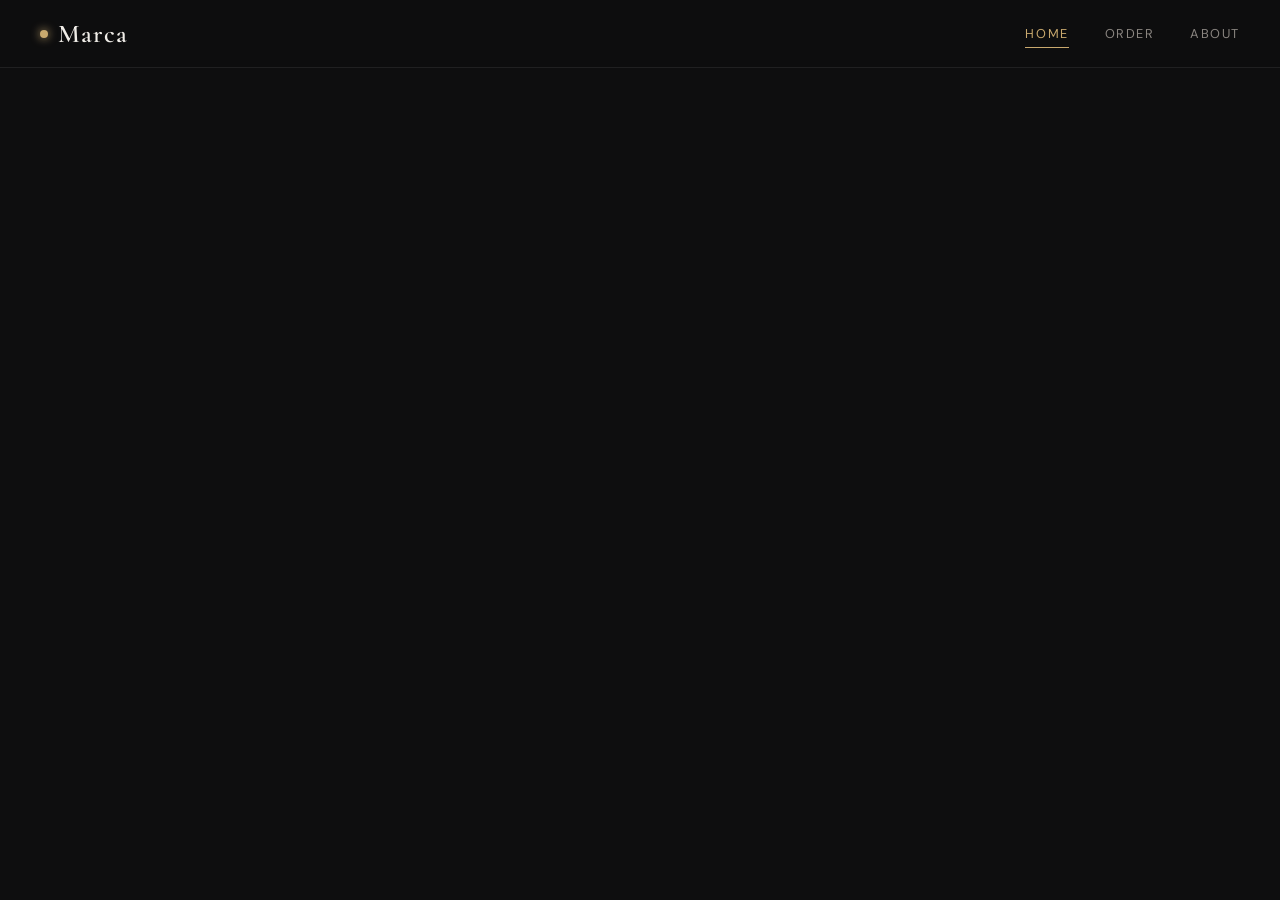
==== index.html @ 5d5d6695 "first commit" ====
<!DOCTYPE html>
<html lang="id">
<head>
  <meta charset="UTF-8" />
  <meta name="viewport" content="width=device-width, initial-scale=1.0" />
  <title>Home — Marca</title>
  <link rel="preconnect" href="https://fonts.googleapis.com" />
  <link rel="preconnect" href="https://fonts.gstatic.com" crossorigin />
  <link href="https://fonts.googleapis.com/css2?family=Cormorant+Garamond:wght@400;600&family=DM+Sans:wght@300;400;500&display=swap" rel="stylesheet" />
  <link rel="stylesheet" href="style.css" />
</head>
<body>

  <!-- DESKTOP NAVBAR -->
  <header class="navbar-desktop">
    <div class="navbar-inner">
      <div class="navbar-brand">
        <span class="brand-dot"></span>
        <span class="brand-name">Marca</span>
      </div>
      <nav class="navbar-links">
        <a href="index.html" class="nav-link active">Home</a>
        <a href="order.html" class="nav-link">Order</a>
        <a href="about.html" class="nav-link">About</a>
      </nav>
    </div>
  </header>

  <!-- MOBILE NAVBAR -->
  <nav class="navbar-mobile">
    <div class="mobile-nav-inner">
      <a href="index.html" class="mobile-nav-item active">
        <svg xmlns="http://www.w3.org/2000/svg" viewBox="0 0 24 24" fill="none" stroke="currentColor" stroke-width="2" stroke-linecap="round" stroke-linejoin="round">
          <path d="M3 9l9-7 9 7v11a2 2 0 0 1-2 2H5a2 2 0 0 1-2-2z"/>
          <polyline points="9 22 9 12 15 12 15 22"/>
        </svg>
        <span>Home</span>
      </a>
      <a href="order.html" class="mobile-nav-item">
        <svg xmlns="http://www.w3.org/2000/svg" viewBox="0 0 24 24" fill="none" stroke="currentColor" stroke-width="2" stroke-linecap="round" stroke-linejoin="round">
          <path d="M6 2L3 6v14a2 2 0 0 0 2 2h14a2 2 0 0 0 2-2V6l-3-4z"/>
          <line x1="3" y1="6" x2="21" y2="6"/>
          <path d="M16 10a4 4 0 0 1-8 0"/>
        </svg>
        <span>Order</span>
      </a>
      <a href="about.html" class="mobile-nav-item">
        <svg xmlns="http://www.w3.org/2000/svg" viewBox="0 0 24 24" fill="none" stroke="currentColor" stroke-width="2" stroke-linecap="round" stroke-linejoin="round">
          <circle cx="12" cy="12" r="10"/>
          <line x1="12" y1="8" x2="12" y2="12"/>
          <line x1="12" y1="16" x2="12.01" y2="16"/>
        </svg>
        <span>About</span>
      </a>
    </div>
  </nav>

  <!-- PAGE CONTENT -->
  <main class="page-content">
    <!-- Home content here -->
  </main>

  <script src="script.js"></script>
</body>
</html>
---- style.css ----
/* ==============================
   ROOT & RESET
   ============================== */
*, *::before, *::after {
  box-sizing: border-box;
  margin: 0;
  padding: 0;
}

:root {
  --bg: #0e0e0f;
  --surface: #1a1a1c;
  --surface-hover: #242426;
  --border: rgba(255, 255, 255, 0.08);
  --text-primary: #f0ede8;
  --text-muted: #8a8580;
  --accent: #c9a96e;
  --accent-dim: rgba(201, 169, 110, 0.15);
  --font-display: 'Cormorant Garamond', serif;
  --font-body: 'DM Sans', sans-serif;
  --radius-pill: 100px;
  --nav-height: 68px;
  --shadow-glow: 0 8px 40px rgba(0, 0, 0, 0.6), 0 0 0 1px rgba(255, 255, 255, 0.06);
}

html, body {
  background-color: var(--bg);
  color: var(--text-primary);
  font-family: var(--font-body);
  min-height: 100vh;
}


/* ==============================
   DESKTOP NAVBAR
   ============================== */
.navbar-desktop {
  position: fixed;
  top: 0;
  left: 0;
  right: 0;
  z-index: 100;
  padding: 0 40px;
  height: var(--nav-height);
  display: flex;
  align-items: center;
  background: rgba(14, 14, 15, 0.75);
  backdrop-filter: blur(20px);
  -webkit-backdrop-filter: blur(20px);
  border-bottom: 1px solid var(--border);
  transition: background 0.3s ease;
}

.navbar-desktop.scrolled {
  background: rgba(14, 14, 15, 0.95);
}

.navbar-inner {
  width: 100%;
  max-width: 1200px;
  margin: 0 auto;
  display: flex;
  align-items: center;
  justify-content: space-between;
}

/* Brand */
.navbar-brand {
  display: flex;
  align-items: center;
  gap: 10px;
  text-decoration: none;
  cursor: pointer;
}

.brand-dot {
  width: 8px;
  height: 8px;
  border-radius: 50%;
  background: var(--accent);
  box-shadow: 0 0 10px var(--accent);
  animation: pulse-dot 2.5s ease-in-out infinite;
}

@keyframes pulse-dot {
  0%, 100% { opacity: 1; transform: scale(1); }
  50% { opacity: 0.5; transform: scale(0.8); }
}

.brand-name {
  font-family: var(--font-display);
  font-size: 1.6rem;
  font-weight: 600;
  color: var(--text-primary);
  letter-spacing: 0.04em;
}

/* Nav Links */
.navbar-links {
  display: flex;
  align-items: center;
  gap: 36px;
}

.nav-link {
  position: relative;
  text-decoration: none;
  color: var(--text-muted);
  font-size: 0.8rem;
  font-weight: 400;
  letter-spacing: 0.12em;
  text-transform: uppercase;
  padding: 4px 0;
  transition: color 0.3s ease;
}

.nav-link::after {
  content: '';
  position: absolute;
  bottom: -2px;
  left: 0;
  width: 0;
  height: 1px;
  background: var(--accent);
  transition: width 0.35s cubic-bezier(0.4, 0, 0.2, 1);
}

.nav-link:hover {
  color: var(--text-primary);
}

.nav-link:hover::after {
  width: 100%;
}

.nav-link.active {
  color: var(--accent);
}

.nav-link.active::after {
  width: 100%;
}


/* ==============================
   MOBILE NAVBAR
   ============================== */
.navbar-mobile {
  display: none;
  position: fixed;
  bottom: 24px;
  left: 50%;
  transform: translateX(-50%);
  z-index: 100;
  width: auto;
  min-width: 200px;
}

.mobile-nav-inner {
  display: flex;
  align-items: center;
  gap: 6px;
  background: rgba(26, 26, 28, 0.92);
  backdrop-filter: blur(24px);
  -webkit-backdrop-filter: blur(24px);
  border: 1px solid var(--border);
  border-radius: var(--radius-pill);
  padding: 8px 12px;
  box-shadow: var(--shadow-glow);
}

.mobile-nav-item {
  display: flex;
  flex-direction: column;
  align-items: center;
  gap: 4px;
  text-decoration: none;
  color: var(--text-muted);
  padding: 8px 20px;
  border-radius: var(--radius-pill);
  transition: color 0.25s ease, background 0.25s ease;
  cursor: pointer;
}

.mobile-nav-item svg {
  width: 20px;
  height: 20px;
  transition: transform 0.2s ease;
}

.mobile-nav-item span {
  font-size: 0.7rem;
  font-weight: 500;
  letter-spacing: 0.05em;
  text-transform: uppercase;
}

.mobile-nav-item:hover {
  color: var(--text-primary);
  background: var(--surface-hover);
}

.mobile-nav-item:hover svg {
  transform: translateY(-2px);
}

.mobile-nav-item.active {
  color: var(--accent);
  background: var(--accent-dim);
}


/* ==============================
   PAGE CONTENT
   ============================== */
.page-content {
  padding-top: calc(var(--nav-height) + 60px);
  padding-bottom: 120px;
  padding-left: 24px;
  padding-right: 24px;
  max-width: 1200px;
  margin: 0 auto;
}

@media (max-width: 768px) {
  .page-content {
    padding-top: 40px;
  }
}


/* ==============================
   RESPONSIVE
   ============================== */
@media (max-width: 768px) {
  .navbar-desktop {
    display: none;
  }

  .navbar-mobile {
    display: flex;
  }
}
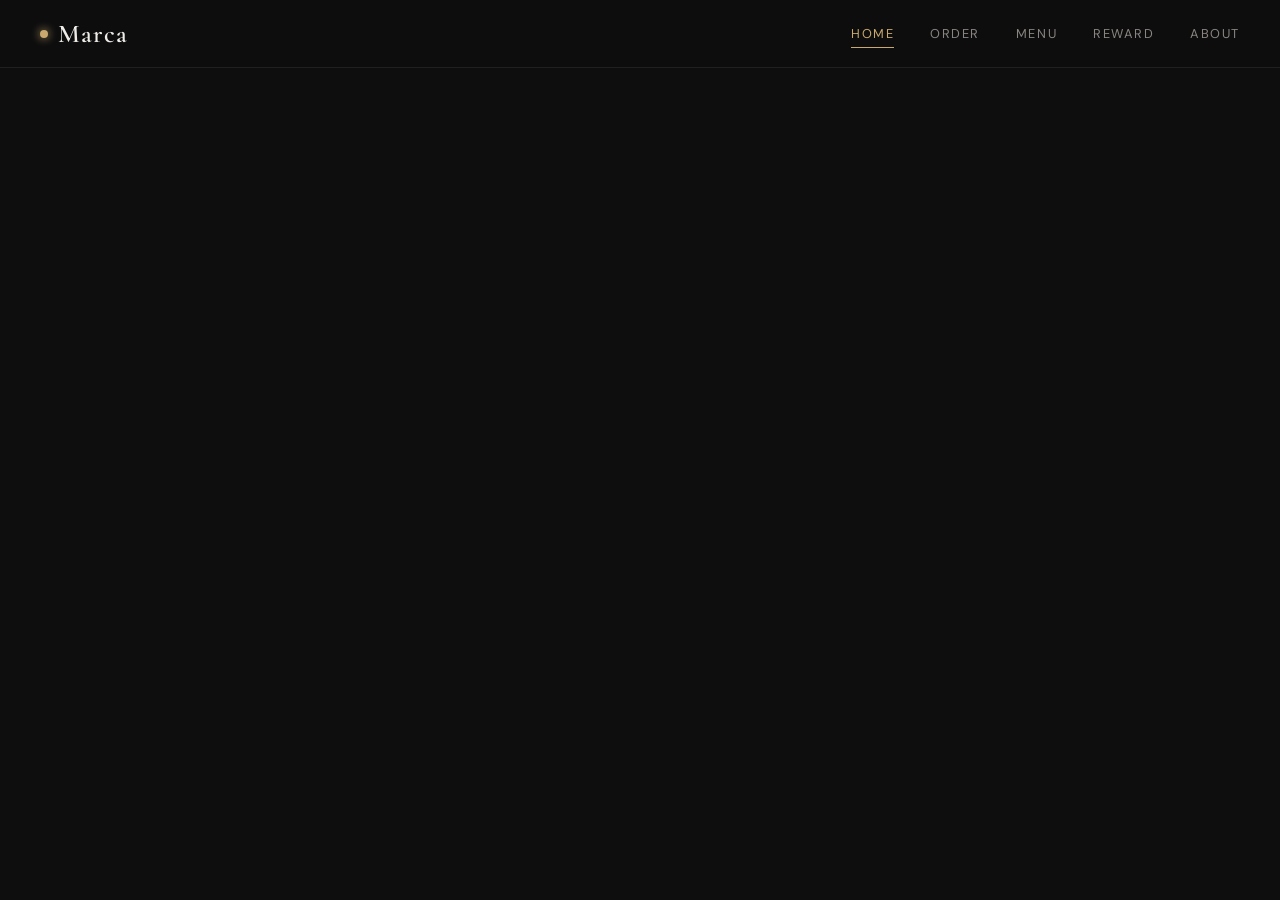
==== commit 0b87dfbb: "fix navbar" ====
--- a/index.html
+++ b/index.html
@@ -7,6 +7,7 @@
   <link rel="preconnect" href="https://fonts.googleapis.com" />
   <link rel="preconnect" href="https://fonts.gstatic.com" crossorigin />
   <link href="https://fonts.googleapis.com/css2?family=Cormorant+Garamond:wght@400;600&family=DM+Sans:wght@300;400;500&display=swap" rel="stylesheet" />
+  <link rel="stylesheet" href="navbar.css" />
   <link rel="stylesheet" href="style.css" />
 </head>
 <body>
@@ -21,6 +22,8 @@
       <nav class="navbar-links">
         <a href="index.html" class="nav-link active">Home</a>
         <a href="order.html" class="nav-link">Order</a>
+        <a href="menu.html" class="nav-link">Menu</a>
+        <a href="reward.html" class="nav-link">Reward</a>
         <a href="about.html" class="nav-link">About</a>
       </nav>
     </div>
@@ -44,6 +47,19 @@
         </svg>
         <span>Order</span>
       </a>
+      <a href="menu.html" class="mobile-nav-item">
+        <svg xmlns="http://www.w3.org/2000/svg" viewBox="0 0 24 24" fill="none" stroke="currentColor" stroke-width="2" stroke-linecap="round" stroke-linejoin="round">
+          <path d="M12 2a10 10 0 1 0 0 20 10 10 0 0 0 0-20z"/>
+          <path d="M12 6v6l4 2"/>
+        </svg>
+        <span>Menu</span>
+      </a>
+      <a href="reward.html" class="mobile-nav-item">
+        <svg xmlns="http://www.w3.org/2000/svg" viewBox="0 0 24 24" fill="none" stroke="currentColor" stroke-width="2" stroke-linecap="round" stroke-linejoin="round">
+          <polygon points="12 2 15.09 8.26 22 9.27 17 14.14 18.18 21.02 12 17.77 5.82 21.02 7 14.14 2 9.27 8.91 8.26 12 2"/>
+        </svg>
+        <span>Reward</span>
+      </a>
       <a href="about.html" class="mobile-nav-item">
         <svg xmlns="http://www.w3.org/2000/svg" viewBox="0 0 24 24" fill="none" stroke="currentColor" stroke-width="2" stroke-linecap="round" stroke-linejoin="round">
           <circle cx="12" cy="12" r="10"/>
--- a/navbar.css
+++ b/navbar.css
@@ -0,0 +1,244 @@
+/* ==============================
+   ROOT & RESET
+   ============================== */
+*, *::before, *::after {
+  box-sizing: border-box;
+  margin: 0;
+  padding: 0;
+}
+
+:root {
+  --bg: #0e0e0f;
+  --surface: #1a1a1c;
+  --surface-hover: #242426;
+  --border: rgba(255, 255, 255, 0.08);
+  --text-primary: #f0ede8;
+  --text-muted: #8a8580;
+  --accent: #c9a96e;
+  --accent-dim: rgba(201, 169, 110, 0.15);
+  --font-display: 'Cormorant Garamond', serif;
+  --font-body: 'DM Sans', sans-serif;
+  --radius-pill: 100px;
+  --nav-height: 68px;
+  --shadow-glow: 0 8px 40px rgba(0, 0, 0, 0.6), 0 0 0 1px rgba(255, 255, 255, 0.06);
+}
+
+html, body {
+  background-color: var(--bg);
+  color: var(--text-primary);
+  font-family: var(--font-body);
+  min-height: 100vh;
+}
+
+
+/* ==============================
+   DESKTOP NAVBAR
+   ============================== */
+.navbar-desktop {
+  position: fixed;
+  top: 0;
+  left: 0;
+  right: 0;
+  z-index: 100;
+  padding: 0 40px;
+  height: var(--nav-height);
+  display: flex;
+  align-items: center;
+  background: rgba(14, 14, 15, 0.75);
+  backdrop-filter: blur(20px);
+  -webkit-backdrop-filter: blur(20px);
+  border-bottom: 1px solid var(--border);
+  transition: background 0.3s ease;
+}
+
+.navbar-desktop.scrolled {
+  background: rgba(14, 14, 15, 0.95);
+}
+
+.navbar-inner {
+  width: 100%;
+  max-width: 1200px;
+  margin: 0 auto;
+  display: flex;
+  align-items: center;
+  justify-content: space-between;
+}
+
+/* Brand */
+.navbar-brand {
+  display: flex;
+  align-items: center;
+  gap: 10px;
+  text-decoration: none;
+  cursor: pointer;
+}
+
+.brand-dot {
+  width: 8px;
+  height: 8px;
+  border-radius: 50%;
+  background: var(--accent);
+  box-shadow: 0 0 10px var(--accent);
+  animation: pulse-dot 2.5s ease-in-out infinite;
+}
+
+@keyframes pulse-dot {
+  0%, 100% { opacity: 1; transform: scale(1); }
+  50% { opacity: 0.5; transform: scale(0.8); }
+}
+
+.brand-name {
+  font-family: var(--font-display);
+  font-size: 1.6rem;
+  font-weight: 600;
+  color: var(--text-primary);
+  letter-spacing: 0.04em;
+}
+
+/* Nav Links */
+.navbar-links {
+  display: flex;
+  align-items: center;
+  gap: 36px;
+}
+
+.nav-link {
+  position: relative;
+  text-decoration: none;
+  color: var(--text-muted);
+  font-size: 0.8rem;
+  font-weight: 400;
+  letter-spacing: 0.12em;
+  text-transform: uppercase;
+  padding: 4px 0;
+  transition: color 0.3s ease;
+}
+
+.nav-link::after {
+  content: '';
+  position: absolute;
+  bottom: -2px;
+  left: 0;
+  width: 0;
+  height: 1px;
+  background: var(--accent);
+  transition: width 0.35s cubic-bezier(0.4, 0, 0.2, 1);
+}
+
+.nav-link:hover {
+  color: var(--text-primary);
+}
+
+.nav-link:hover::after {
+  width: 100%;
+}
+
+.nav-link.active {
+  color: var(--accent);
+}
+
+.nav-link.active::after {
+  width: 100%;
+}
+
+
+/* ==============================
+   MOBILE NAVBAR
+   ============================== */
+.navbar-mobile {
+  display: none;
+  position: fixed;
+  bottom: 20px;
+  left: 50%;
+  transform: translateX(-50%);
+  z-index: 100;
+  width: auto;
+}
+
+.mobile-nav-inner {
+  display: flex;
+  align-items: center;
+  gap: 2px;
+  background: rgba(20, 20, 22, 0.94);
+  backdrop-filter: blur(24px);
+  -webkit-backdrop-filter: blur(24px);
+  border: 1px solid var(--border);
+  border-radius: 28px;
+  padding: 8px 6px;
+  box-shadow: var(--shadow-glow);
+}
+
+.mobile-nav-item {
+  display: flex;
+  flex-direction: column;
+  align-items: center;
+  gap: 5px;
+  text-decoration: none;
+  color: var(--text-muted);
+  padding: 10px 12px;
+  border-radius: 22px;
+  transition: color 0.25s ease, background 0.25s ease;
+  cursor: pointer;
+  min-width: 52px;
+}
+
+.mobile-nav-item svg {
+  width: 22px;
+  height: 22px;
+  transition: transform 0.2s ease;
+}
+
+.mobile-nav-item span {
+  font-size: 0.6rem;
+  font-weight: 500;
+  letter-spacing: 0.06em;
+  text-transform: uppercase;
+  white-space: nowrap;
+}
+
+.mobile-nav-item:hover {
+  color: var(--text-primary);
+  background: var(--surface-hover);
+}
+
+.mobile-nav-item:hover svg {
+  transform: translateY(-2px);
+}
+
+.mobile-nav-item.active {
+  color: var(--accent);
+  background: var(--accent-dim);
+}
+
+
+/* ==============================
+   PAGE CONTENT BASE
+   ============================== */
+.page-content {
+  padding-top: calc(var(--nav-height) + 60px);
+  padding-bottom: 120px;
+  padding-left: 24px;
+  padding-right: 24px;
+  max-width: 1200px;
+  margin: 0 auto;
+}
+
+@media (max-width: 768px) {
+  .page-content {
+    padding-top: 40px;
+  }
+}
+
+
+/* ==============================
+   RESPONSIVE
+   ============================== */
+@media (max-width: 768px) {
+  .navbar-desktop {
+    display: none;
+  }
+
+  .navbar-mobile {
+    display: flex;
+  }
+}
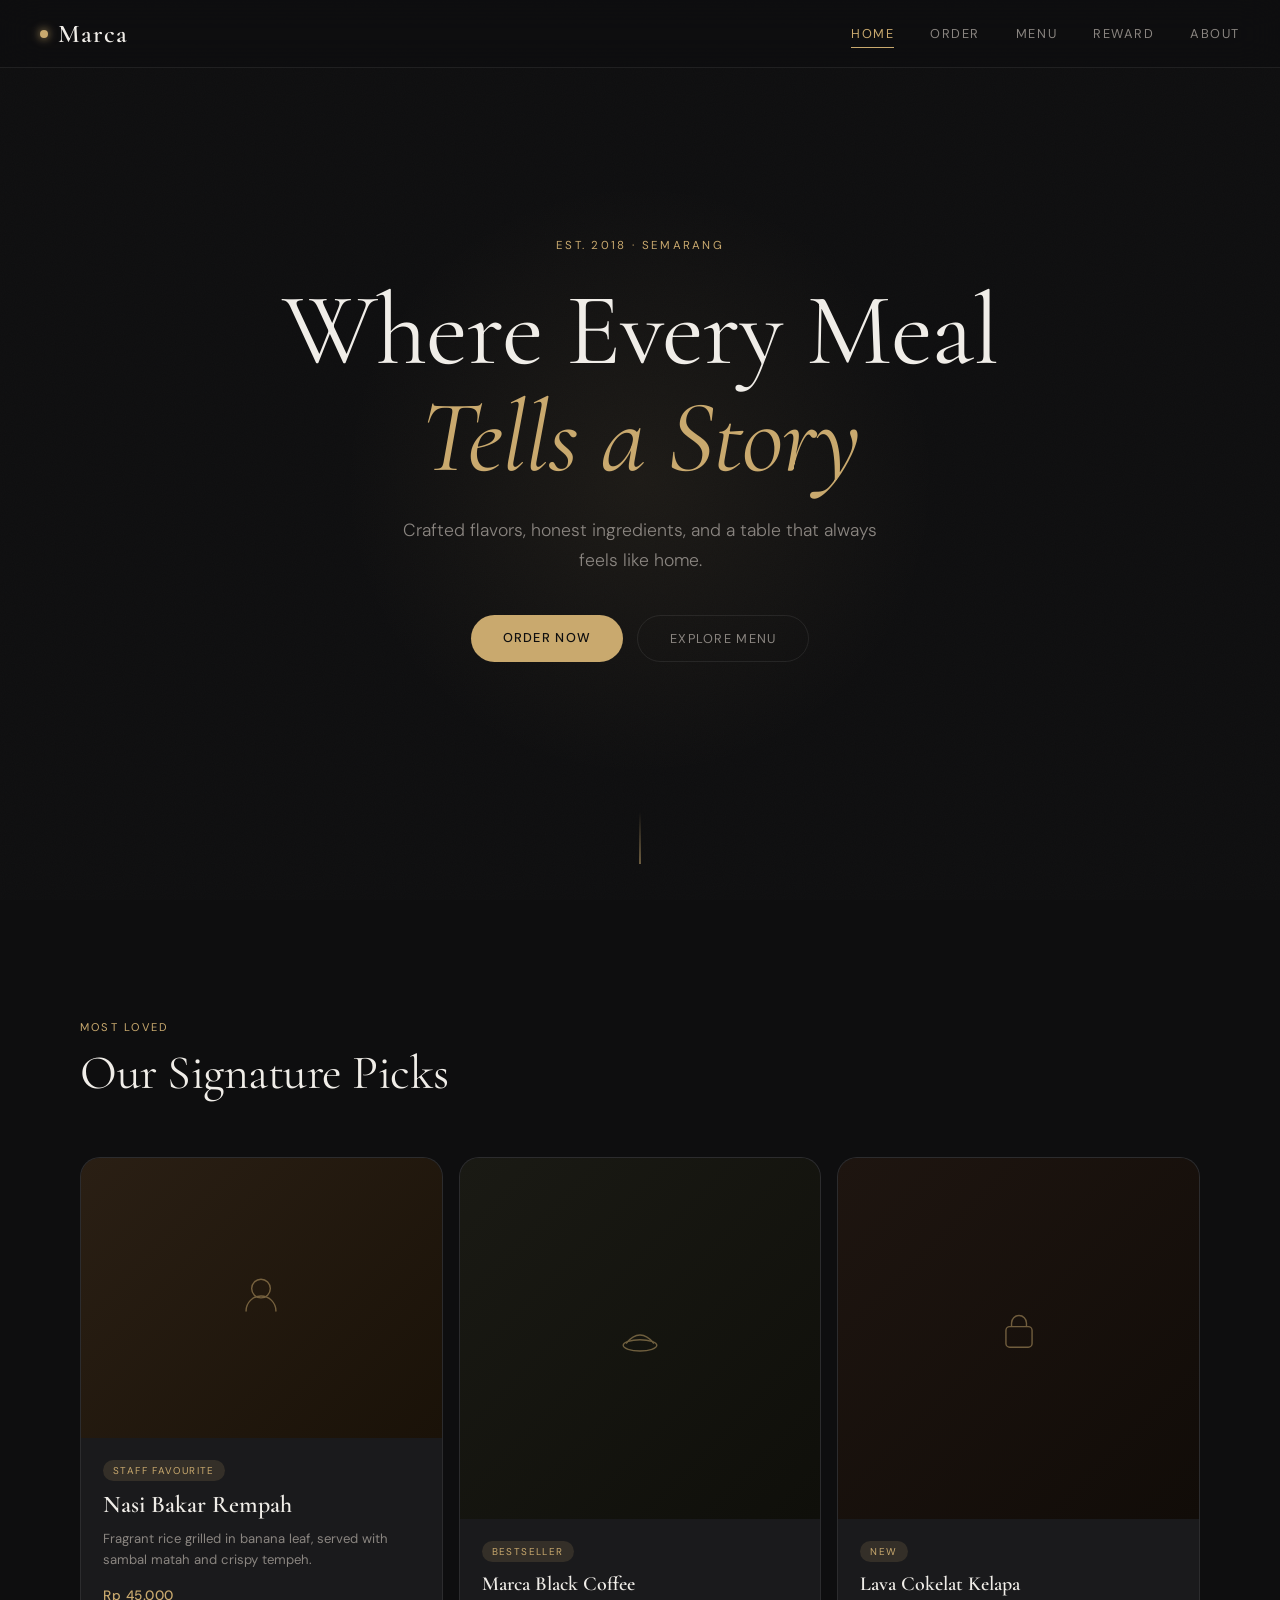
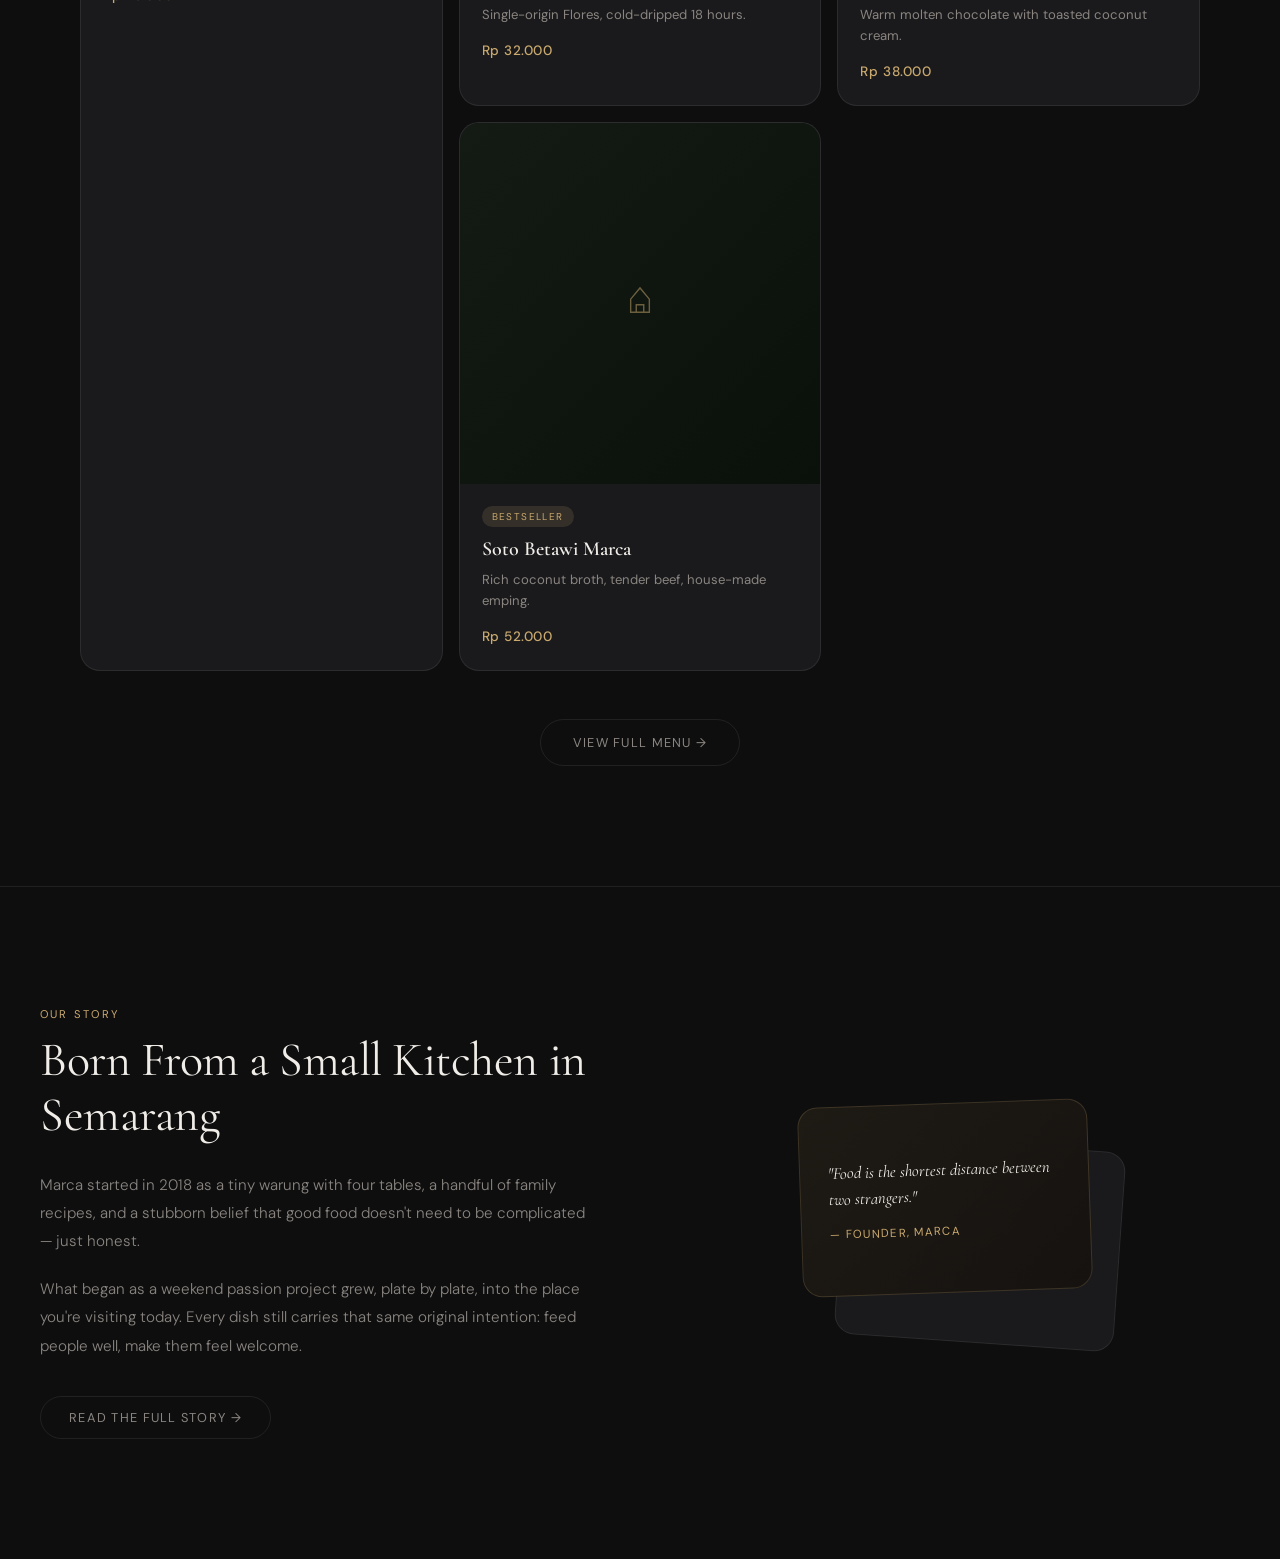
==== commit d1aa0ef0: "home page" ====
--- a/index.html
+++ b/index.html
@@ -6,7 +6,7 @@
   <title>Home — Marca</title>
   <link rel="preconnect" href="https://fonts.googleapis.com" />
   <link rel="preconnect" href="https://fonts.gstatic.com" crossorigin />
-  <link href="https://fonts.googleapis.com/css2?family=Cormorant+Garamond:wght@400;600&family=DM+Sans:wght@300;400;500&display=swap" rel="stylesheet" />
+  <link href="https://fonts.googleapis.com/css2?family=Cormorant+Garamond:ital,wght@0,400;0,600;1,400&family=DM+Sans:wght@300;400;500&display=swap" rel="stylesheet" />
   <link rel="stylesheet" href="navbar.css" />
   <link rel="stylesheet" href="style.css" />
 </head>
@@ -33,48 +33,168 @@
   <nav class="navbar-mobile">
     <div class="mobile-nav-inner">
       <a href="index.html" class="mobile-nav-item active">
-        <svg xmlns="http://www.w3.org/2000/svg" viewBox="0 0 24 24" fill="none" stroke="currentColor" stroke-width="2" stroke-linecap="round" stroke-linejoin="round">
-          <path d="M3 9l9-7 9 7v11a2 2 0 0 1-2 2H5a2 2 0 0 1-2-2z"/>
-          <polyline points="9 22 9 12 15 12 15 22"/>
-        </svg>
+        <svg xmlns="http://www.w3.org/2000/svg" viewBox="0 0 24 24" fill="none" stroke="currentColor" stroke-width="2" stroke-linecap="round" stroke-linejoin="round"><path d="M3 9l9-7 9 7v11a2 2 0 0 1-2 2H5a2 2 0 0 1-2-2z"/><polyline points="9 22 9 12 15 12 15 22"/></svg>
         <span>Home</span>
       </a>
       <a href="order.html" class="mobile-nav-item">
-        <svg xmlns="http://www.w3.org/2000/svg" viewBox="0 0 24 24" fill="none" stroke="currentColor" stroke-width="2" stroke-linecap="round" stroke-linejoin="round">
-          <path d="M6 2L3 6v14a2 2 0 0 0 2 2h14a2 2 0 0 0 2-2V6l-3-4z"/>
-          <line x1="3" y1="6" x2="21" y2="6"/>
-          <path d="M16 10a4 4 0 0 1-8 0"/>
-        </svg>
+        <svg xmlns="http://www.w3.org/2000/svg" viewBox="0 0 24 24" fill="none" stroke="currentColor" stroke-width="2" stroke-linecap="round" stroke-linejoin="round"><path d="M6 2L3 6v14a2 2 0 0 0 2 2h14a2 2 0 0 0 2-2V6l-3-4z"/><line x1="3" y1="6" x2="21" y2="6"/><path d="M16 10a4 4 0 0 1-8 0"/></svg>
         <span>Order</span>
       </a>
       <a href="menu.html" class="mobile-nav-item">
-        <svg xmlns="http://www.w3.org/2000/svg" viewBox="0 0 24 24" fill="none" stroke="currentColor" stroke-width="2" stroke-linecap="round" stroke-linejoin="round">
-          <path d="M12 2a10 10 0 1 0 0 20 10 10 0 0 0 0-20z"/>
-          <path d="M12 6v6l4 2"/>
-        </svg>
+        <svg xmlns="http://www.w3.org/2000/svg" viewBox="0 0 24 24" fill="none" stroke="currentColor" stroke-width="2" stroke-linecap="round" stroke-linejoin="round"><path d="M12 2a10 10 0 1 0 0 20 10 10 0 0 0 0-20z"/><path d="M12 6v6l4 2"/></svg>
         <span>Menu</span>
       </a>
       <a href="reward.html" class="mobile-nav-item">
-        <svg xmlns="http://www.w3.org/2000/svg" viewBox="0 0 24 24" fill="none" stroke="currentColor" stroke-width="2" stroke-linecap="round" stroke-linejoin="round">
-          <polygon points="12 2 15.09 8.26 22 9.27 17 14.14 18.18 21.02 12 17.77 5.82 21.02 7 14.14 2 9.27 8.91 8.26 12 2"/>
-        </svg>
+        <svg xmlns="http://www.w3.org/2000/svg" viewBox="0 0 24 24" fill="none" stroke="currentColor" stroke-width="2" stroke-linecap="round" stroke-linejoin="round"><polygon points="12 2 15.09 8.26 22 9.27 17 14.14 18.18 21.02 12 17.77 5.82 21.02 7 14.14 2 9.27 8.91 8.26 12 2"/></svg>
         <span>Reward</span>
       </a>
       <a href="about.html" class="mobile-nav-item">
-        <svg xmlns="http://www.w3.org/2000/svg" viewBox="0 0 24 24" fill="none" stroke="currentColor" stroke-width="2" stroke-linecap="round" stroke-linejoin="round">
-          <circle cx="12" cy="12" r="10"/>
-          <line x1="12" y1="8" x2="12" y2="12"/>
-          <line x1="12" y1="16" x2="12.01" y2="16"/>
-        </svg>
+        <svg xmlns="http://www.w3.org/2000/svg" viewBox="0 0 24 24" fill="none" stroke="currentColor" stroke-width="2" stroke-linecap="round" stroke-linejoin="round"><circle cx="12" cy="12" r="10"/><line x1="12" y1="8" x2="12" y2="12"/><line x1="12" y1="16" x2="12.01" y2="16"/></svg>
         <span>About</span>
       </a>
     </div>
   </nav>
 
-  <!-- PAGE CONTENT -->
-  <main class="page-content">
-    <!-- Home content here -->
-  </main>
+  <!-- ========================
+       HERO SECTION
+  ========================= -->
+  <section class="hero">
+    <div class="hero-bg">
+      <div class="hero-grain"></div>
+      <div class="hero-glow"></div>
+    </div>
+    <div class="hero-content">
+      <p class="hero-eyebrow">Est. 2018 · Semarang</p>
+      <h1 class="hero-title">
+        Where Every Meal<br />
+        <em>Tells a Story</em>
+      </h1>
+      <p class="hero-sub">Crafted flavors, honest ingredients, and a table that always feels like home.</p>
+      <div class="hero-actions">
+        <a href="order.html" class="btn-primary">Order Now</a>
+        <a href="menu.html" class="btn-ghost">Explore Menu</a>
+      </div>
+    </div>
+    <div class="hero-scroll-hint">
+      <span></span>
+    </div>
+  </section>
+
+  <!-- ========================
+       POPULAR ITEMS GALLERY
+  ========================= -->
+  <section class="gallery-section">
+    <div class="section-header">
+      <p class="section-label">Most Loved</p>
+      <h2 class="section-title">Our Signature Picks</h2>
+    </div>
+
+    <div class="gallery-grid">
+
+      <div class="gallery-card card-large">
+        <div class="card-img" style="background: linear-gradient(135deg, #2a1f14 0%, #1a1208 100%);">
+          <div class="card-img-placeholder">
+            <svg viewBox="0 0 60 60" fill="none" xmlns="http://www.w3.org/2000/svg">
+              <circle cx="30" cy="22" r="10" stroke="#c9a96e" stroke-width="1.5"/>
+              <path d="M14 46c0-8.84 7.16-16 16-16s16 7.16 16 16" stroke="#c9a96e" stroke-width="1.5" stroke-linecap="round"/>
+            </svg>
+          </div>
+        </div>
+        <div class="card-info">
+          <span class="card-tag">Staff Favourite</span>
+          <h3 class="card-name">Nasi Bakar Rempah</h3>
+          <p class="card-desc">Fragrant rice grilled in banana leaf, served with sambal matah and crispy tempeh.</p>
+          <span class="card-price">Rp 45.000</span>
+        </div>
+      </div>
+
+      <div class="gallery-card">
+        <div class="card-img" style="background: linear-gradient(135deg, #1a1a14 0%, #0f0f0a 100%);">
+          <div class="card-img-placeholder">
+            <svg viewBox="0 0 60 60" fill="none" xmlns="http://www.w3.org/2000/svg">
+              <path d="M15 38 Q30 20 45 38" stroke="#c9a96e" stroke-width="1.5" fill="none"/>
+              <ellipse cx="30" cy="40" rx="18" ry="6" stroke="#c9a96e" stroke-width="1.5"/>
+            </svg>
+          </div>
+        </div>
+        <div class="card-info">
+          <span class="card-tag">Bestseller</span>
+          <h3 class="card-name">Marca Black Coffee</h3>
+          <p class="card-desc">Single-origin Flores, cold-dripped 18 hours.</p>
+          <span class="card-price">Rp 32.000</span>
+        </div>
+      </div>
+
+      <div class="gallery-card">
+        <div class="card-img" style="background: linear-gradient(135deg, #1e1510 0%, #110c08 100%);">
+          <div class="card-img-placeholder">
+            <svg viewBox="0 0 60 60" fill="none" xmlns="http://www.w3.org/2000/svg">
+              <rect x="16" y="20" width="28" height="22" rx="4" stroke="#c9a96e" stroke-width="1.5"/>
+              <path d="M22 20v-4a8 8 0 0 1 16 0v4" stroke="#c9a96e" stroke-width="1.5"/>
+            </svg>
+          </div>
+        </div>
+        <div class="card-info">
+          <span class="card-tag">New</span>
+          <h3 class="card-name">Lava Cokelat Kelapa</h3>
+          <p class="card-desc">Warm molten chocolate with toasted coconut cream.</p>
+          <span class="card-price">Rp 38.000</span>
+        </div>
+      </div>
+
+      <div class="gallery-card">
+        <div class="card-img" style="background: linear-gradient(135deg, #141a14 0%, #0a100a 100%);">
+          <div class="card-img-placeholder">
+            <svg viewBox="0 0 60 60" fill="none" xmlns="http://www.w3.org/2000/svg">
+              <path d="M20 42V28l10-12 10 12v14H20z" stroke="#c9a96e" stroke-width="1.5"/>
+              <path d="M26 42v-8h8v8" stroke="#c9a96e" stroke-width="1.5"/>
+            </svg>
+          </div>
+        </div>
+        <div class="card-info">
+          <span class="card-tag">Bestseller</span>
+          <h3 class="card-name">Soto Betawi Marca</h3>
+          <p class="card-desc">Rich coconut broth, tender beef, house-made emping.</p>
+          <span class="card-price">Rp 52.000</span>
+        </div>
+      </div>
+
+    </div>
+
+    <div class="gallery-cta">
+      <a href="menu.html" class="btn-ghost">View Full Menu →</a>
+    </div>
+  </section>
+
+  <!-- ========================
+       ORIGIN STORY
+  ========================= -->
+  <section class="story-section">
+    <div class="story-inner">
+      <div class="story-text">
+        <p class="section-label">Our Story</p>
+        <h2 class="section-title">Born From a Small Kitchen in Semarang</h2>
+        <p class="story-body">
+          Marca started in 2018 as a tiny warung with four tables, a handful of family recipes, and a stubborn belief that good food doesn't need to be complicated — just honest.
+        </p>
+        <p class="story-body">
+          What began as a weekend passion project grew, plate by plate, into the place you're visiting today. Every dish still carries that same original intention: feed people well, make them feel welcome.
+        </p>
+        <a href="about.html" class="btn-ghost">Read the Full Story →</a>
+      </div>
+      <div class="story-visual">
+        <div class="story-card-stack">
+          <div class="story-card story-card--back">
+            <span class="story-year">2018</span>
+          </div>
+          <div class="story-card story-card--front">
+            <blockquote>"Food is the shortest distance between two strangers."</blockquote>
+            <cite>— Founder, Marca</cite>
+          </div>
+        </div>
+      </div>
+    </div>
+  </section>
 
   <script src="script.js"></script>
 </body>
--- a/navbar.css
+++ b/navbar.css
@@ -241,4 +241,19 @@
   .navbar-mobile {
     display: flex;
   }
+}
+
+
+/* ==============================
+   FADE IN ANIMATION (shared)
+   ============================== */
+.fade-in {
+  opacity: 0;
+  transform: translateY(24px);
+  transition: opacity 0.7s ease, transform 0.7s ease;
+}
+
+.fade-in.visible {
+  opacity: 1;
+  transform: translateY(0);
 }
--- a/style.css
+++ b/style.css
@@ -1,243 +1,452 @@
 /* ==============================
-   ROOT & RESET
-   ============================== */
-*, *::before, *::after {
-  box-sizing: border-box;
-  margin: 0;
-  padding: 0;
-}
-
-:root {
-  --bg: #0e0e0f;
-  --surface: #1a1a1c;
-  --surface-hover: #242426;
-  --border: rgba(255, 255, 255, 0.08);
-  --text-primary: #f0ede8;
-  --text-muted: #8a8580;
-  --accent: #c9a96e;
-  --accent-dim: rgba(201, 169, 110, 0.15);
-  --font-display: 'Cormorant Garamond', serif;
-  --font-body: 'DM Sans', sans-serif;
-  --radius-pill: 100px;
-  --nav-height: 68px;
-  --shadow-glow: 0 8px 40px rgba(0, 0, 0, 0.6), 0 0 0 1px rgba(255, 255, 255, 0.06);
-}
-
-html, body {
-  background-color: var(--bg);
+   HOME PAGE STYLES
+   ============================== */
+
+
+/* ==============================
+   HERO
+   ============================== */
+.hero {
+  position: relative;
+  min-height: 100vh;
+  display: flex;
+  align-items: center;
+  justify-content: center;
+  overflow: hidden;
+  padding: 0 24px;
+}
+
+.hero-bg {
+  position: absolute;
+  inset: 0;
+  z-index: 0;
+}
+
+.hero-grain {
+  position: absolute;
+  inset: 0;
+  background-image: url("data:image/svg+xml,%3Csvg viewBox='0 0 200 200' xmlns='http://www.w3.org/2000/svg'%3E%3Cfilter id='noise'%3E%3CfeTurbulence type='fractalNoise' baseFrequency='0.9' numOctaves='4' stitchTiles='stitch'/%3E%3C/filter%3E%3Crect width='100%25' height='100%25' filter='url(%23noise)' opacity='0.04'/%3E%3C/svg%3E");
+  background-size: 200px;
+  opacity: 0.5;
+}
+
+.hero-glow {
+  position: absolute;
+  top: 20%;
+  left: 50%;
+  transform: translateX(-50%);
+  width: 600px;
+  height: 600px;
+  background: radial-gradient(ellipse at center, rgba(201, 169, 110, 0.08) 0%, transparent 70%);
+  pointer-events: none;
+}
+
+.hero-content {
+  position: relative;
+  z-index: 1;
+  text-align: center;
+  max-width: 760px;
+}
+
+.hero-eyebrow {
+  font-size: 0.72rem;
+  letter-spacing: 0.2em;
+  text-transform: uppercase;
+  color: var(--accent);
+  margin-bottom: 24px;
+}
+
+.hero-title {
+  font-family: var(--font-display);
+  font-size: clamp(3rem, 8vw, 6.5rem);
+  font-weight: 400;
+  line-height: 1.05;
   color: var(--text-primary);
-  font-family: var(--font-body);
-  min-height: 100vh;
-}
-
-
-/* ==============================
-   DESKTOP NAVBAR
-   ============================== */
-.navbar-desktop {
-  position: fixed;
-  top: 0;
-  left: 0;
-  right: 0;
-  z-index: 100;
-  padding: 0 40px;
-  height: var(--nav-height);
-  display: flex;
-  align-items: center;
-  background: rgba(14, 14, 15, 0.75);
-  backdrop-filter: blur(20px);
-  -webkit-backdrop-filter: blur(20px);
-  border-bottom: 1px solid var(--border);
-  transition: background 0.3s ease;
-}
-
-.navbar-desktop.scrolled {
-  background: rgba(14, 14, 15, 0.95);
-}
-
-.navbar-inner {
-  width: 100%;
-  max-width: 1200px;
-  margin: 0 auto;
-  display: flex;
-  align-items: center;
-  justify-content: space-between;
-}
-
-/* Brand */
-.navbar-brand {
-  display: flex;
-  align-items: center;
-  gap: 10px;
+  margin-bottom: 24px;
+  letter-spacing: -0.01em;
+}
+
+.hero-title em {
+  font-style: italic;
+  color: var(--accent);
+}
+
+.hero-sub {
+  font-size: clamp(0.95rem, 2vw, 1.1rem);
+  color: var(--text-muted);
+  line-height: 1.7;
+  max-width: 480px;
+  margin: 0 auto 40px;
+  font-weight: 300;
+}
+
+.hero-actions {
+  display: flex;
+  gap: 14px;
+  justify-content: center;
+  flex-wrap: wrap;
+}
+
+.btn-primary {
+  display: inline-block;
   text-decoration: none;
-  cursor: pointer;
-}
-
-.brand-dot {
-  width: 8px;
-  height: 8px;
-  border-radius: 50%;
   background: var(--accent);
-  box-shadow: 0 0 10px var(--accent);
-  animation: pulse-dot 2.5s ease-in-out infinite;
-}
-
-@keyframes pulse-dot {
-  0%, 100% { opacity: 1; transform: scale(1); }
-  50% { opacity: 0.5; transform: scale(0.8); }
-}
-
-.brand-name {
-  font-family: var(--font-display);
-  font-size: 1.6rem;
-  font-weight: 600;
-  color: var(--text-primary);
-  letter-spacing: 0.04em;
-}
-
-/* Nav Links */
-.navbar-links {
-  display: flex;
-  align-items: center;
-  gap: 36px;
-}
-
-.nav-link {
-  position: relative;
+  color: #0e0e0f;
+  font-size: 0.8rem;
+  font-weight: 500;
+  letter-spacing: 0.1em;
+  text-transform: uppercase;
+  padding: 14px 32px;
+  border-radius: 100px;
+  transition: opacity 0.25s ease, transform 0.25s ease;
+}
+
+.btn-primary:hover {
+  opacity: 0.88;
+  transform: translateY(-1px);
+}
+
+.btn-ghost {
+  display: inline-block;
   text-decoration: none;
   color: var(--text-muted);
   font-size: 0.8rem;
   font-weight: 400;
-  letter-spacing: 0.12em;
-  text-transform: uppercase;
-  padding: 4px 0;
-  transition: color 0.3s ease;
-}
-
-.nav-link::after {
-  content: '';
+  letter-spacing: 0.1em;
+  text-transform: uppercase;
+  padding: 14px 32px;
+  border-radius: 100px;
+  border: 1px solid var(--border);
+  transition: color 0.25s ease, border-color 0.25s ease, transform 0.25s ease;
+}
+
+.btn-ghost:hover {
+  color: var(--text-primary);
+  border-color: rgba(255,255,255,0.2);
+  transform: translateY(-1px);
+}
+
+.hero-scroll-hint {
   position: absolute;
-  bottom: -2px;
-  left: 0;
-  width: 0;
-  height: 1px;
-  background: var(--accent);
-  transition: width 0.35s cubic-bezier(0.4, 0, 0.2, 1);
-}
-
-.nav-link:hover {
-  color: var(--text-primary);
-}
-
-.nav-link:hover::after {
-  width: 100%;
-}
-
-.nav-link.active {
-  color: var(--accent);
-}
-
-.nav-link.active::after {
-  width: 100%;
-}
-
-
-/* ==============================
-   MOBILE NAVBAR
-   ============================== */
-.navbar-mobile {
-  display: none;
-  position: fixed;
-  bottom: 24px;
+  bottom: 36px;
   left: 50%;
   transform: translateX(-50%);
-  z-index: 100;
-  width: auto;
-  min-width: 200px;
-}
-
-.mobile-nav-inner {
-  display: flex;
-  align-items: center;
-  gap: 6px;
-  background: rgba(26, 26, 28, 0.92);
-  backdrop-filter: blur(24px);
-  -webkit-backdrop-filter: blur(24px);
-  border: 1px solid var(--border);
-  border-radius: var(--radius-pill);
-  padding: 8px 12px;
-  box-shadow: var(--shadow-glow);
-}
-
-.mobile-nav-item {
-  display: flex;
-  flex-direction: column;
-  align-items: center;
-  gap: 4px;
-  text-decoration: none;
-  color: var(--text-muted);
-  padding: 8px 20px;
-  border-radius: var(--radius-pill);
-  transition: color 0.25s ease, background 0.25s ease;
-  cursor: pointer;
-}
-
-.mobile-nav-item svg {
-  width: 20px;
-  height: 20px;
-  transition: transform 0.2s ease;
-}
-
-.mobile-nav-item span {
+  z-index: 1;
+}
+
+.hero-scroll-hint span {
+  display: block;
+  width: 1px;
+  height: 52px;
+  background: linear-gradient(to bottom, transparent, var(--accent));
+  margin: 0 auto;
+  animation: scroll-line 2s ease-in-out infinite;
+}
+
+@keyframes scroll-line {
+  0% { transform: scaleY(0); transform-origin: top; opacity: 0; }
+  50% { transform: scaleY(1); transform-origin: top; opacity: 1; }
+  100% { transform: scaleY(0); transform-origin: bottom; opacity: 0; }
+}
+
+
+/* ==============================
+   SHARED SECTION STYLES
+   ============================== */
+.section-label {
   font-size: 0.7rem;
-  font-weight: 500;
-  letter-spacing: 0.05em;
-  text-transform: uppercase;
-}
-
-.mobile-nav-item:hover {
+  letter-spacing: 0.2em;
+  text-transform: uppercase;
+  color: var(--accent);
+  margin-bottom: 12px;
+}
+
+.section-title {
+  font-family: var(--font-display);
+  font-size: clamp(1.8rem, 4vw, 3rem);
+  font-weight: 400;
   color: var(--text-primary);
-  background: var(--surface-hover);
-}
-
-.mobile-nav-item:hover svg {
-  transform: translateY(-2px);
-}
-
-.mobile-nav-item.active {
-  color: var(--accent);
-  background: var(--accent-dim);
-}
-
-
-/* ==============================
-   PAGE CONTENT
-   ============================== */
-.page-content {
-  padding-top: calc(var(--nav-height) + 60px);
-  padding-bottom: 120px;
-  padding-left: 24px;
-  padding-right: 24px;
+  line-height: 1.15;
+  letter-spacing: -0.01em;
+}
+
+
+/* ==============================
+   GALLERY SECTION
+   ============================== */
+.gallery-section {
+  padding: 120px 40px;
   max-width: 1200px;
   margin: 0 auto;
 }
 
-@media (max-width: 768px) {
-  .page-content {
-    padding-top: 40px;
-  }
+.section-header {
+  margin-bottom: 56px;
+}
+
+.gallery-grid {
+  display: grid;
+  grid-template-columns: repeat(3, 1fr);
+  grid-template-rows: auto auto;
+  gap: 16px;
+}
+
+.gallery-card {
+  background: var(--surface);
+  border: 1px solid var(--border);
+  border-radius: 20px;
+  overflow: hidden;
+  transition: transform 0.3s ease, border-color 0.3s ease;
+}
+
+.gallery-card:hover {
+  transform: translateY(-4px);
+  border-color: rgba(201, 169, 110, 0.25);
+}
+
+.card-large {
+  grid-column: 1 / 2;
+  grid-row: 1 / 3;
+}
+
+.card-img {
+  width: 100%;
+  aspect-ratio: 1 / 1;
+  display: flex;
+  align-items: center;
+  justify-content: center;
+  position: relative;
+  overflow: hidden;
+}
+
+.card-large .card-img {
+  aspect-ratio: auto;
+  min-height: 280px;
+  flex: 1;
+}
+
+.card-img-placeholder svg {
+  width: 56px;
+  height: 56px;
+  opacity: 0.5;
+}
+
+.card-info {
+  padding: 20px 22px 24px;
+}
+
+.card-tag {
+  display: inline-block;
+  font-size: 0.62rem;
+  letter-spacing: 0.14em;
+  text-transform: uppercase;
+  color: var(--accent);
+  background: var(--accent-dim);
+  padding: 4px 10px;
+  border-radius: 100px;
+  margin-bottom: 10px;
+}
+
+.card-name {
+  font-family: var(--font-display);
+  font-size: 1.25rem;
+  font-weight: 600;
+  color: var(--text-primary);
+  margin-bottom: 8px;
+  line-height: 1.2;
+}
+
+.card-large .card-name {
+  font-size: 1.5rem;
+}
+
+.card-desc {
+  font-size: 0.82rem;
+  color: var(--text-muted);
+  line-height: 1.6;
+  margin-bottom: 14px;
+}
+
+.card-price {
+  font-size: 0.85rem;
+  font-weight: 500;
+  color: var(--accent);
+  letter-spacing: 0.04em;
+}
+
+.gallery-cta {
+  margin-top: 48px;
+  text-align: center;
+}
+
+
+/* ==============================
+   STORY SECTION
+   ============================== */
+.story-section {
+  border-top: 1px solid var(--border);
+  padding: 120px 40px;
+}
+
+.story-inner {
+  max-width: 1200px;
+  margin: 0 auto;
+  display: grid;
+  grid-template-columns: 1fr 1fr;
+  gap: 80px;
+  align-items: center;
+}
+
+.story-text .section-title {
+  margin-bottom: 28px;
+}
+
+.story-body {
+  font-size: 0.95rem;
+  color: var(--text-muted);
+  line-height: 1.85;
+  margin-bottom: 20px;
+  font-weight: 300;
+}
+
+.story-text .btn-ghost {
+  margin-top: 16px;
+  padding: 12px 28px;
+}
+
+.story-visual {
+  display: flex;
+  justify-content: center;
+  align-items: center;
+}
+
+.story-card-stack {
+  position: relative;
+  width: 320px;
+  height: 240px;
+}
+
+.story-card {
+  position: absolute;
+  border-radius: 20px;
+  border: 1px solid var(--border);
+}
+
+.story-card--back {
+  width: 280px;
+  height: 200px;
+  bottom: 0;
+  right: 0;
+  background: var(--surface);
+  display: flex;
+  align-items: center;
+  justify-content: center;
+  transform: rotate(4deg);
+}
+
+.story-year {
+  font-family: var(--font-display);
+  font-size: 4rem;
+  font-weight: 600;
+  color: var(--border);
+  letter-spacing: -0.02em;
+}
+
+.story-card--front {
+  width: 290px;
+  height: 190px;
+  top: 0;
+  left: 0;
+  background: linear-gradient(135deg, #1e1a14 0%, #161210 100%);
+  border-color: rgba(201, 169, 110, 0.2);
+  padding: 32px 28px;
+  display: flex;
+  flex-direction: column;
+  justify-content: center;
+  gap: 16px;
+  transform: rotate(-2deg);
+}
+
+.story-card--front blockquote {
+  font-family: var(--font-display);
+  font-size: 1.05rem;
+  font-style: italic;
+  color: var(--text-primary);
+  line-height: 1.5;
+}
+
+.story-card--front cite {
+  font-size: 0.72rem;
+  letter-spacing: 0.1em;
+  text-transform: uppercase;
+  color: var(--accent);
+  font-style: normal;
 }
 
 
 /* ==============================
    RESPONSIVE
    ============================== */
-@media (max-width: 768px) {
-  .navbar-desktop {
-    display: none;
-  }
-
-  .navbar-mobile {
-    display: flex;
+@media (max-width: 900px) {
+  .gallery-grid {
+    grid-template-columns: 1fr 1fr;
+  }
+
+  .card-large {
+    grid-column: 1 / 3;
+    grid-row: auto;
+    display: grid;
+    grid-template-columns: 1fr 1fr;
+  }
+
+  .card-large .card-img {
+    min-height: 220px;
+  }
+
+  .story-inner {
+    grid-template-columns: 1fr;
+    gap: 60px;
+  }
+
+  .story-visual {
+    justify-content: flex-start;
+  }
+}
+
+@media (max-width: 600px) {
+  .gallery-section,
+  .story-section {
+    padding: 80px 20px;
+  }
+
+  .gallery-grid {
+    grid-template-columns: 1fr;
+  }
+
+  .card-large {
+    grid-column: auto;
+    grid-row: auto;
+    display: block;
+  }
+
+  .hero-actions {
+    flex-direction: column;
+    align-items: center;
+  }
+
+  .story-card-stack {
+    width: 280px;
+    height: 210px;
+  }
+
+  .story-card--back {
+    width: 240px;
+    height: 175px;
+  }
+
+  .story-card--front {
+    width: 250px;
+    height: 170px;
+    padding: 24px 20px;
   }
 }
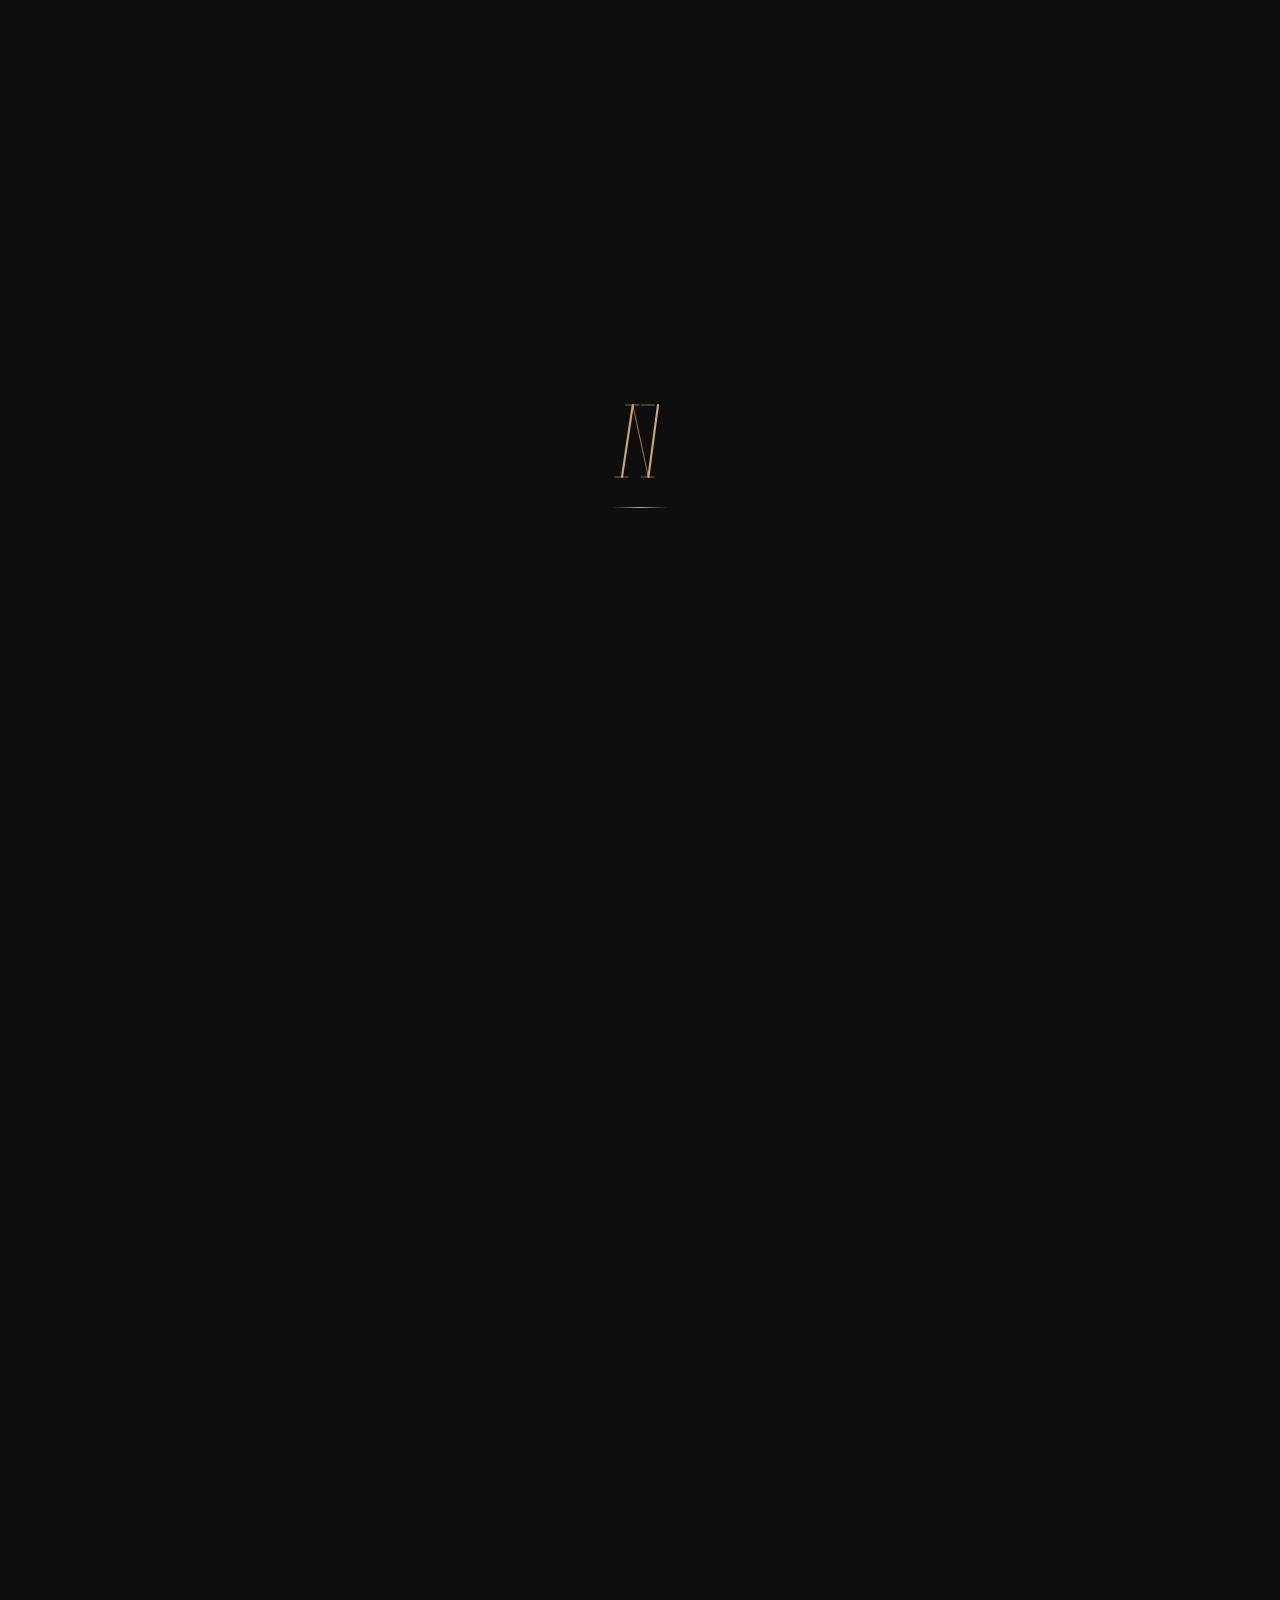
==== commit 18250af7: "final-commit" ====
--- a/index.html
+++ b/index.html
@@ -1,201 +1,250 @@
 <!DOCTYPE html>
-<html lang="id">
+<html lang="en">
 <head>
   <meta charset="UTF-8" />
   <meta name="viewport" content="width=device-width, initial-scale=1.0" />
-  <title>Home — Marca</title>
+  <title>Home — Mamma Mia Ristorante</title>
   <link rel="preconnect" href="https://fonts.googleapis.com" />
   <link rel="preconnect" href="https://fonts.gstatic.com" crossorigin />
-  <link href="https://fonts.googleapis.com/css2?family=Cormorant+Garamond:ital,wght@0,400;0,600;1,400&family=DM+Sans:wght@300;400;500&display=swap" rel="stylesheet" />
-  <link rel="stylesheet" href="navbar.css" />
-  <link rel="stylesheet" href="style.css" />
+  <link href="https://fonts.googleapis.com/css2?family=Cormorant+Garamond:ital,wght@0,400;0,600;1,400;1,500&family=DM+Sans:wght@300;400;500&display=swap" rel="stylesheet" />
+  <link rel="stylesheet" href="/assets/css/navbar.css" />
+  <link rel="stylesheet" href="/assets/css/loader.css" />
+  <link rel="stylesheet" href="/assets/css/style.css" />
 </head>
 <body>
 
-  <!-- DESKTOP NAVBAR -->
-  <header class="navbar-desktop">
-    <div class="navbar-inner">
-      <div class="navbar-brand">
-        <span class="brand-dot"></span>
-        <span class="brand-name">Marca</span>
-      </div>
-      <nav class="navbar-links">
-        <a href="index.html" class="nav-link active">Home</a>
-        <a href="order.html" class="nav-link">Order</a>
-        <a href="menu.html" class="nav-link">Menu</a>
-        <a href="reward.html" class="nav-link">Reward</a>
-        <a href="about.html" class="nav-link">About</a>
-      </nav>
-    </div>
-  </header>
-
-  <!-- MOBILE NAVBAR -->
-  <nav class="navbar-mobile">
-    <div class="mobile-nav-inner">
-      <a href="index.html" class="mobile-nav-item active">
-        <svg xmlns="http://www.w3.org/2000/svg" viewBox="0 0 24 24" fill="none" stroke="currentColor" stroke-width="2" stroke-linecap="round" stroke-linejoin="round"><path d="M3 9l9-7 9 7v11a2 2 0 0 1-2 2H5a2 2 0 0 1-2-2z"/><polyline points="9 22 9 12 15 12 15 22"/></svg>
-        <span>Home</span>
-      </a>
-      <a href="order.html" class="mobile-nav-item">
-        <svg xmlns="http://www.w3.org/2000/svg" viewBox="0 0 24 24" fill="none" stroke="currentColor" stroke-width="2" stroke-linecap="round" stroke-linejoin="round"><path d="M6 2L3 6v14a2 2 0 0 0 2 2h14a2 2 0 0 0 2-2V6l-3-4z"/><line x1="3" y1="6" x2="21" y2="6"/><path d="M16 10a4 4 0 0 1-8 0"/></svg>
-        <span>Order</span>
-      </a>
-      <a href="menu.html" class="mobile-nav-item">
-        <svg xmlns="http://www.w3.org/2000/svg" viewBox="0 0 24 24" fill="none" stroke="currentColor" stroke-width="2" stroke-linecap="round" stroke-linejoin="round"><path d="M12 2a10 10 0 1 0 0 20 10 10 0 0 0 0-20z"/><path d="M12 6v6l4 2"/></svg>
-        <span>Menu</span>
-      </a>
-      <a href="reward.html" class="mobile-nav-item">
-        <svg xmlns="http://www.w3.org/2000/svg" viewBox="0 0 24 24" fill="none" stroke="currentColor" stroke-width="2" stroke-linecap="round" stroke-linejoin="round"><polygon points="12 2 15.09 8.26 22 9.27 17 14.14 18.18 21.02 12 17.77 5.82 21.02 7 14.14 2 9.27 8.91 8.26 12 2"/></svg>
-        <span>Reward</span>
-      </a>
-      <a href="about.html" class="mobile-nav-item">
-        <svg xmlns="http://www.w3.org/2000/svg" viewBox="0 0 24 24" fill="none" stroke="currentColor" stroke-width="2" stroke-linecap="round" stroke-linejoin="round"><circle cx="12" cy="12" r="10"/><line x1="12" y1="8" x2="12" y2="12"/><line x1="12" y1="16" x2="12.01" y2="16"/></svg>
-        <span>About</span>
-      </a>
-    </div>
-  </nav>
-
-  <!-- ========================
-       HERO SECTION
-  ========================= -->
-  <section class="hero">
-    <div class="hero-bg">
-      <div class="hero-grain"></div>
-      <div class="hero-glow"></div>
-    </div>
-    <div class="hero-content">
-      <p class="hero-eyebrow">Est. 2018 · Semarang</p>
-      <h1 class="hero-title">
-        Where Every Meal<br />
-        <em>Tells a Story</em>
-      </h1>
-      <p class="hero-sub">Crafted flavors, honest ingredients, and a table that always feels like home.</p>
-      <div class="hero-actions">
-        <a href="order.html" class="btn-primary">Order Now</a>
-        <a href="menu.html" class="btn-ghost">Explore Menu</a>
-      </div>
-    </div>
-    <div class="hero-scroll-hint">
-      <span></span>
-    </div>
-  </section>
-
-  <!-- ========================
-       POPULAR ITEMS GALLERY
-  ========================= -->
-  <section class="gallery-section">
-    <div class="section-header">
-      <p class="section-label">Most Loved</p>
-      <h2 class="section-title">Our Signature Picks</h2>
-    </div>
-
-    <div class="gallery-grid">
-
-      <div class="gallery-card card-large">
-        <div class="card-img" style="background: linear-gradient(135deg, #2a1f14 0%, #1a1208 100%);">
-          <div class="card-img-placeholder">
-            <svg viewBox="0 0 60 60" fill="none" xmlns="http://www.w3.org/2000/svg">
-              <circle cx="30" cy="22" r="10" stroke="#c9a96e" stroke-width="1.5"/>
-              <path d="M14 46c0-8.84 7.16-16 16-16s16 7.16 16 16" stroke="#c9a96e" stroke-width="1.5" stroke-linecap="round"/>
-            </svg>
-          </div>
-        </div>
-        <div class="card-info">
-          <span class="card-tag">Staff Favourite</span>
-          <h3 class="card-name">Nasi Bakar Rempah</h3>
-          <p class="card-desc">Fragrant rice grilled in banana leaf, served with sambal matah and crispy tempeh.</p>
-          <span class="card-price">Rp 45.000</span>
-        </div>
-      </div>
-
-      <div class="gallery-card">
-        <div class="card-img" style="background: linear-gradient(135deg, #1a1a14 0%, #0f0f0a 100%);">
-          <div class="card-img-placeholder">
-            <svg viewBox="0 0 60 60" fill="none" xmlns="http://www.w3.org/2000/svg">
-              <path d="M15 38 Q30 20 45 38" stroke="#c9a96e" stroke-width="1.5" fill="none"/>
-              <ellipse cx="30" cy="40" rx="18" ry="6" stroke="#c9a96e" stroke-width="1.5"/>
-            </svg>
-          </div>
-        </div>
-        <div class="card-info">
-          <span class="card-tag">Bestseller</span>
-          <h3 class="card-name">Marca Black Coffee</h3>
-          <p class="card-desc">Single-origin Flores, cold-dripped 18 hours.</p>
-          <span class="card-price">Rp 32.000</span>
-        </div>
-      </div>
-
-      <div class="gallery-card">
-        <div class="card-img" style="background: linear-gradient(135deg, #1e1510 0%, #110c08 100%);">
-          <div class="card-img-placeholder">
-            <svg viewBox="0 0 60 60" fill="none" xmlns="http://www.w3.org/2000/svg">
-              <rect x="16" y="20" width="28" height="22" rx="4" stroke="#c9a96e" stroke-width="1.5"/>
-              <path d="M22 20v-4a8 8 0 0 1 16 0v4" stroke="#c9a96e" stroke-width="1.5"/>
-            </svg>
-          </div>
-        </div>
-        <div class="card-info">
-          <span class="card-tag">New</span>
-          <h3 class="card-name">Lava Cokelat Kelapa</h3>
-          <p class="card-desc">Warm molten chocolate with toasted coconut cream.</p>
-          <span class="card-price">Rp 38.000</span>
-        </div>
-      </div>
-
-      <div class="gallery-card">
-        <div class="card-img" style="background: linear-gradient(135deg, #141a14 0%, #0a100a 100%);">
-          <div class="card-img-placeholder">
-            <svg viewBox="0 0 60 60" fill="none" xmlns="http://www.w3.org/2000/svg">
-              <path d="M20 42V28l10-12 10 12v14H20z" stroke="#c9a96e" stroke-width="1.5"/>
-              <path d="M26 42v-8h8v8" stroke="#c9a96e" stroke-width="1.5"/>
-            </svg>
-          </div>
-        </div>
-        <div class="card-info">
-          <span class="card-tag">Bestseller</span>
-          <h3 class="card-name">Soto Betawi Marca</h3>
-          <p class="card-desc">Rich coconut broth, tender beef, house-made emping.</p>
-          <span class="card-price">Rp 52.000</span>
-        </div>
-      </div>
-
-    </div>
-
-    <div class="gallery-cta">
-      <a href="menu.html" class="btn-ghost">View Full Menu →</a>
-    </div>
-  </section>
-
-  <!-- ========================
-       ORIGIN STORY
-  ========================= -->
-  <section class="story-section">
-    <div class="story-inner">
-      <div class="story-text">
-        <p class="section-label">Our Story</p>
-        <h2 class="section-title">Born From a Small Kitchen in Semarang</h2>
-        <p class="story-body">
-          Marca started in 2018 as a tiny warung with four tables, a handful of family recipes, and a stubborn belief that good food doesn't need to be complicated — just honest.
-        </p>
-        <p class="story-body">
-          What began as a weekend passion project grew, plate by plate, into the place you're visiting today. Every dish still carries that same original intention: feed people well, make them feel welcome.
-        </p>
-        <a href="about.html" class="btn-ghost">Read the Full Story →</a>
-      </div>
-      <div class="story-visual">
-        <div class="story-card-stack">
-          <div class="story-card story-card--back">
-            <span class="story-year">2018</span>
-          </div>
-          <div class="story-card story-card--front">
-            <blockquote>"Food is the shortest distance between two strangers."</blockquote>
-            <cite>— Founder, Marca</cite>
-          </div>
-        </div>
-      </div>
-    </div>
-  </section>
-
-  <script src="script.js"></script>
+  <div id="page-loader">
+    <div class="loader-n">
+      <svg width="52" height="96" viewBox="0 0 68 160" xmlns="http://www.w3.org/2000/svg">
+        <line class="n-path n-stem-l" x1="4" y1="140" x2="22" y2="20"/>
+        <line class="n-path n-serif-tl" x1="10" y1="20" x2="32" y2="20"/>
+        <line class="n-path n-serif-tr" x1="36" y1="20" x2="58" y2="20"/>
+        <line class="n-path n-diag" x1="22" y1="20" x2="48" y2="140"/>
+        <line class="n-path n-stem-r" x1="48" y1="140" x2="64" y2="20"/>
+        <line class="n-path n-serif-bl" x1="-8" y1="140" x2="16" y2="140"/>
+        <line class="n-path n-serif-br" x1="36" y1="140" x2="60" y2="140"/>
+      </svg>
+      <div class="loader-line"></div>
+    </div>
+  </div>
+
+  <div class="skeleton-container" id="skeleton-container">
+    <div class="loader-bar-track">
+      <div class="loader-bar-fill"></div>
+    </div>
+    <div class="sk sk-h1-line1"></div>
+    <div class="sk sk-h1-line2"></div>
+    <div class="sk sk-sub"></div>
+    <div class="sk sk-sub2"></div>
+    <div class="sk-btns">
+      <div class="sk sk-btn"></div>
+      <div class="sk sk-btn"></div>
+    </div>
+    <div class="sk-gallery-section">
+      <div class="sk sk-label"></div>
+      <div class="sk sk-sec-title"></div>
+      <div class="sk-gallery-grid">
+        <div class="sk-card-wrap large">
+          <div class="sk-card-img tall"></div>
+          <div class="sk-card-body">
+            <div class="sk sk-tag"></div>
+            <div class="sk sk-name"></div>
+            <div class="sk sk-desc1"></div>
+            <div class="sk sk-desc2"></div>
+            <div class="sk sk-price"></div>
+          </div>
+        </div>
+        <div class="sk-card-wrap">
+          <div class="sk-card-img"></div>
+          <div class="sk-card-body">
+            <div class="sk sk-tag"></div>
+            <div class="sk sk-name"></div>
+            <div class="sk sk-desc1"></div>
+            <div class="sk sk-price"></div>
+          </div>
+        </div>
+        <div class="sk-card-wrap">
+          <div class="sk-card-img"></div>
+          <div class="sk-card-body">
+            <div class="sk sk-tag"></div>
+            <div class="sk sk-name"></div>
+            <div class="sk sk-desc1"></div>
+            <div class="sk sk-price"></div>
+          </div>
+        </div>
+        <div class="sk-card-wrap">
+          <div class="sk-card-img"></div>
+          <div class="sk-card-body">
+            <div class="sk sk-tag"></div>
+            <div class="sk sk-name"></div>
+            <div class="sk sk-desc1"></div>
+            <div class="sk sk-price"></div>
+          </div>
+        </div>
+      </div>
+    </div>
+    <div class="sk-story-section">
+      <div class="sk-story-inner">
+        <div class="sk-story-text">
+          <div class="sk sk-label"></div>
+          <div class="sk sk-title1"></div>
+          <div class="sk sk-title2"></div>
+          <div class="sk sk-p"></div>
+          <div class="sk sk-p2"></div>
+          <div class="sk sk-p3"></div>
+          <div class="sk sk-p"></div>
+          <div class="sk sk-p2"></div>
+          <div class="sk sk-btn"></div>
+        </div>
+        <div class="sk-story-visual">
+          <div class="sk-story-card-back"></div>
+        </div>
+      </div>
+    </div>
+  </div>
+
+  <div class="real-content" id="real-content" style="opacity:0; visibility:hidden;">
+
+    <header class="navbar-desktop">
+      <div class="navbar-inner">
+        <div class="navbar-brand">
+          <span class="brand-dot"></span>
+          <span class="brand-name">Mamma Mia</span>
+        </div>
+        <nav class="navbar-links">
+          <a href="index.html" class="nav-link active">Home</a>
+          <a href="order.html" class="nav-link">Order</a>
+          <a href="menu.html" class="nav-link">Menu</a>
+          <a href="reward.html" class="nav-link">Reward</a>
+          <a href="about.html" class="nav-link">About</a>
+        </nav>
+      </div>
+    </header>
+
+    <nav class="navbar-mobile">
+      <div class="mobile-nav-inner">
+        <a href="index.html" class="mobile-nav-item active">
+          <svg xmlns="http://www.w3.org/2000/svg" viewBox="0 0 24 24" fill="none" stroke="currentColor" stroke-width="2" stroke-linecap="round" stroke-linejoin="round"><path d="M3 9l9-7 9 7v11a2 2 0 0 1-2 2H5a2 2 0 0 1-2-2z"/><polyline points="9 22 9 12 15 12 15 22"/></svg>
+          <span>Home</span>
+        </a>
+        <a href="order.html" class="mobile-nav-item">
+          <svg xmlns="http://www.w3.org/2000/svg" viewBox="0 0 24 24" fill="none" stroke="currentColor" stroke-width="2" stroke-linecap="round" stroke-linejoin="round"><path d="M6 2L3 6v14a2 2 0 0 0 2 2h14a2 2 0 0 0 2-2V6l-3-4z"/><line x1="3" y1="6" x2="21" y2="6"/><path d="M16 10a4 4 0 0 1-8 0"/></svg>
+          <span>Order</span>
+        </a>
+        <a href="menu.html" class="mobile-nav-item">
+          <svg xmlns="http://www.w3.org/2000/svg" viewBox="0 0 24 24" fill="none" stroke="currentColor" stroke-width="2" stroke-linecap="round" stroke-linejoin="round"><path d="M12 2a10 10 0 1 0 0 20 10 10 0 0 0 0-20z"/><path d="M12 6v6l4 2"/></svg>
+          <span>Menu</span>
+        </a>
+        <a href="reward.html" class="mobile-nav-item">
+          <svg xmlns="http://www.w3.org/2000/svg" viewBox="0 0 24 24" fill="none" stroke="currentColor" stroke-width="2" stroke-linecap="round" stroke-linejoin="round"><polygon points="12 2 15.09 8.26 22 9.27 17 14.14 18.18 21.02 12 17.77 5.82 21.02 7 14.14 2 9.27 8.91 8.26 12 2"/></svg>
+          <span>Reward</span>
+        </a>
+        <a href="about.html" class="mobile-nav-item">
+          <svg xmlns="http://www.w3.org/2000/svg" viewBox="0 0 24 24" fill="none" stroke="currentColor" stroke-width="2" stroke-linecap="round" stroke-linejoin="round"><circle cx="12" cy="12" r="10"/><line x1="12" y1="8" x2="12" y2="12"/><line x1="12" y1="16" x2="12.01" y2="16"/></svg>
+          <span>About</span>
+        </a>
+      </div>
+    </nav>
+
+    <section class="hero">
+      <div class="hero-bg">
+        <div class="hero-grain"></div>
+        <div class="hero-glow"></div>
+      </div>
+      <div class="hero-content">
+        <p class="hero-eyebrow">Est. 2018 · Florence</p>
+        <h1 class="hero-title">
+          The Art of<br />
+          <em>Italian Cuisine</em>
+        </h1>
+        <p class="hero-sub">Luxurious, authentic, and passionate. Every dish is a masterpiece crafted from Italy's finest ingredients.</p>
+        <div class="hero-actions">
+          <a href="order.html" class="btn-primary">Order Now</a>
+          <a href="menu.html" class="btn-ghost">Explore Tasting Menu</a>
+        </div>
+      </div>
+      <div class="hero-scroll-hint"><span></span></div>
+    </section>
+
+    <section class="gallery-section">
+      <div class="section-header">
+        <p class="section-label">Most Loved</p>
+        <h2 class="section-title">Our Signature Creations</h2>
+      </div>
+      <div class="gallery-grid">
+        <div class="gallery-card card-large">
+          <div class="card-img">
+            <img src="/assets/img/home/123.jpg" alt="Black Truffle Risotto" class="card-photo" />
+          </div>
+          <div class="card-info">
+            <span class="card-tag">Signature</span>
+            <h3 class="card-name">Black Truffle Risotto</h3>
+            <p class="card-desc">Premium Arborio rice with 24-month aged Parmigiano Reggiano cream, finished with fresh black truffle shavings.</p>
+            <span class="card-price">Rp 285,000</span>
+          </div>
+        </div>
+        <div class="gallery-card">
+          <div class="card-img">
+            <img src="/assets/img/home/beeftruf-mid.jpg" alt="Beef Carpaccio" class="card-photo" />
+          </div>
+          <div class="card-info">
+            <span class="card-tag">Antipasti</span>
+            <h3 class="card-name">Beef Carpaccio</h3>
+            <p class="card-desc">Thinly sliced Wagyu beef, wild arugula, Parmesan cheese, and rare white olive oil.</p>
+            <span class="card-price">Rp 195,000</span>
+          </div>
+        </div>
+        <div class="gallery-card">
+          <div class="card-img">
+            <img src="/assets/img/home/tiramisu-truffles.jpg" alt="Truffle Tiramisu" class="card-photo" />
+          </div>
+          <div class="card-info">
+            <span class="card-tag">Dolce</span>
+            <h3 class="card-name">Truffle Tiramisu</h3>
+            <p class="card-desc">Silky mascarpone, single-origin espresso, Valrhona cocoa powder, and a touch of truffle oil.</p>
+            <span class="card-price">Rp 145,000</span>
+          </div>
+        </div>
+        <div class="gallery-card">
+          <div class="card-img">
+            <img src="/assets/img/home/lobsternew.jpg" alt="Lobster Linguine" class="card-photo" />
+          </div>
+          <div class="card-info">
+            <span class="card-tag">Pasta</span>
+            <h3 class="card-name">Lobster Linguine</h3>
+            <p class="card-desc">Handmade linguine, Atlantic lobster tail, roasted cherry tomatoes, and brandy bisque sauce.</p>
+            <span class="card-price">Rp 325,000</span>
+          </div>
+        </div>
+      </div>
+      <div class="gallery-cta">
+        <a href="menu.html" class="btn-ghost">View Full Menu →</a>
+      </div>
+    </section>
+
+    <section class="story-section">
+      <div class="story-inner">
+        <div class="story-text">
+          <p class="section-label">Our Story</p>
+          <h2 class="section-title">Inspired by an Ancient Kitchen in Florence</h2>
+          <p class="story-body">Mamma Mia was born from a deep love for Italian culinary tradition. Starting as a small trattoria in the heart of Florence in 2018, we bring family recipes passed down through generations to your table.</p>
+          <p class="story-body">Every ingredient is hand-selected from local farmers in Tuscany and Piedmont. From cold-pressed extra virgin olive oil to perfectly aged Parmigiano Reggiano. We don't just serve food; we present a story of Italy on every plate.</p>
+          <a href="about.html" class="btn-ghost">Read the Full Story →</a>
+        </div>
+        <div class="story-visual">
+          <div class="story-card-stack">
+            <div class="story-card story-card--back"><span class="story-year">Florence, 2018</span></div>
+            <div class="story-card story-card--front">
+              <blockquote>"La cucina è l'arte di trasformare ingredienti semplici in emozioni eterne."</blockquote>
+              <cite>— Executive Chef, Mamma Mia</cite>
+            </div>
+          </div>
+        </div>
+      </div>
+    </section>
+
+  </div>
+
+  <script src="/assets/js/script.js"></script>
 </body>
 </html>
--- a/assets/css/navbar.css
+++ b/assets/css/navbar.css
@@ -0,0 +1,246 @@
+
+*, *::before, *::after {
+  box-sizing: border-box;
+  margin: 0;
+  padding: 0;
+}
+
+:root {
+  --bg: #0e0e0f;
+  --surface: #1a1a1c;
+  --surface-hover: #242426;
+  --border: rgba(255, 255, 255, 0.08);
+  --text-primary: #f0ede8;
+  --text-muted: #8a8580;
+  --accent: #c9a96e;
+  --accent-dim: rgba(201, 169, 110, 0.15);
+  --font-display: 'Cormorant Garamond', serif;
+  --font-body: 'DM Sans', sans-serif;
+  --radius-pill: 100px;
+  --nav-height: 68px;
+  --shadow-glow: 0 8px 40px rgba(0, 0, 0, 0.6), 0 0 0 1px rgba(255, 255, 255, 0.06);
+}
+
+html, body {
+  background-color: var(--bg);
+  color: var(--text-primary);
+  font-family: var(--font-body);
+  min-height: 100vh;
+}
+
+
+
+.navbar-desktop {
+  position: fixed;
+  top: 0;
+  left: 0;
+  right: 0;
+  z-index: 100;
+  padding: 0 40px;
+  height: var(--nav-height);
+  display: flex;
+  align-items: center;
+  background: rgba(14, 14, 15, 0.75);
+  backdrop-filter: blur(20px);
+  -webkit-backdrop-filter: blur(20px);
+  border-bottom: 1px solid var(--border);
+  transition: background 0.3s ease;
+}
+
+.navbar-desktop.scrolled {
+  background: rgba(14, 14, 15, 0.95);
+}
+
+.navbar-inner {
+  width: 100%;
+  max-width: 1200px;
+  margin: 0 auto;
+  display: flex;
+  align-items: center;
+  justify-content: space-between;
+}
+
+/* Brand */
+.navbar-brand {
+  display: flex;
+  align-items: center;
+  gap: 10px;
+  text-decoration: none;
+  cursor: pointer;
+}
+
+.brand-dot {
+  width: 8px;
+  height: 8px;
+  border-radius: 50%;
+  background: var(--accent);
+  box-shadow: 0 0 10px var(--accent);
+  animation: pulse-dot 2.5s ease-in-out infinite;
+}
+
+@keyframes pulse-dot {
+  0%, 100% { opacity: 1; transform: scale(1); }
+  50% { opacity: 0.5; transform: scale(0.8); }
+}
+
+.brand-name {
+  font-family: var(--font-display);
+  font-size: 1.6rem;
+  font-weight: 600;
+  color: var(--text-primary);
+  letter-spacing: 0.04em;
+}
+
+/* Nav Links */
+.navbar-links {
+  display: flex;
+  align-items: center;
+  gap: 36px;
+}
+
+.nav-link {
+  position: relative;
+  text-decoration: none;
+  color: var(--text-muted);
+  font-size: 0.8rem;
+  font-weight: 400;
+  letter-spacing: 0.12em;
+  text-transform: uppercase;
+  padding: 4px 0;
+  transition: color 0.3s ease;
+}
+
+.nav-link::after {
+  content: '';
+  position: absolute;
+  bottom: -2px;
+  left: 0;
+  width: 0;
+  height: 1px;
+  background: var(--accent);
+  transition: width 0.35s cubic-bezier(0.4, 0, 0.2, 1);
+}
+
+.nav-link:hover {
+  color: var(--text-primary);
+}
+
+.nav-link:hover::after {
+  width: 100%;
+}
+
+.nav-link.active {
+  color: var(--accent);
+}
+
+.nav-link.active::after {
+  width: 100%;
+}
+
+
+/* Navbar-Mobile */
+.navbar-mobile {
+  display: none;
+  position: fixed;
+  bottom: 20px;
+  left: 50%;
+  transform: translateX(-50%);
+  z-index: 100;
+  width: auto;
+}
+
+.mobile-nav-inner {
+  display: flex;
+  align-items: center;
+  gap: 2px;
+  background: rgba(20, 20, 22, 0.94);
+  backdrop-filter: blur(24px);
+  -webkit-backdrop-filter: blur(24px);
+  border: 1px solid var(--border);
+  border-radius: 28px;
+  padding: 8px 6px;
+  box-shadow: var(--shadow-glow);
+}
+
+.mobile-nav-item {
+  display: flex;
+  flex-direction: column;
+  align-items: center;
+  gap: 5px;
+  text-decoration: none;
+  color: var(--text-muted);
+  padding: 10px 12px;
+  border-radius: 22px;
+  transition: color 0.25s ease, background 0.25s ease;
+  cursor: pointer;
+  min-width: 52px;
+}
+
+.mobile-nav-item svg {
+  width: 22px;
+  height: 22px;
+  transition: transform 0.2s ease;
+}
+
+.mobile-nav-item span {
+  font-size: 0.6rem;
+  font-weight: 500;
+  letter-spacing: 0.06em;
+  text-transform: uppercase;
+  white-space: nowrap;
+}
+
+.mobile-nav-item:hover {
+  color: var(--text-primary);
+  background: var(--surface-hover);
+}
+
+.mobile-nav-item:hover svg {
+  transform: translateY(-2px);
+}
+
+.mobile-nav-item.active {
+  color: var(--accent);
+  background: var(--accent-dim);
+}
+
+
+
+.page-content {
+  padding-top: calc(var(--nav-height) + 60px);
+  padding-bottom: 120px;
+  padding-left: 24px;
+  padding-right: 24px;
+  max-width: 1200px;
+  margin: 0 auto;
+}
+
+@media (max-width: 768px) {
+  .page-content {
+    padding-top: 40px;
+  }
+}
+
+
+@media (max-width: 768px) {
+  .navbar-desktop {
+    display: none;
+  }
+
+  .navbar-mobile {
+    display: flex;
+  }
+}
+
+
+
+.fade-in {
+  opacity: 0;
+  transform: translateY(24px);
+  transition: opacity 0.7s ease, transform 0.7s ease;
+}
+
+.fade-in.visible {
+  opacity: 1;
+  transform: translateY(0);
+}
--- a/assets/css/loader.css
+++ b/assets/css/loader.css
@@ -0,0 +1,109 @@
+#page-loader {
+  position: fixed;
+  inset: 0;
+  z-index: 9999;
+  background: var(--bg);
+  display: flex;
+  align-items: center;
+  justify-content: center;
+  transition: opacity 0.7s ease, visibility 0.7s ease;
+}
+
+#page-loader.hide {
+  opacity: 0;
+  visibility: hidden;
+  pointer-events: none;
+}
+
+.loader-n {
+  position: relative;
+  display: flex;
+  flex-direction: column;
+  align-items: center;
+  gap: 18px;
+}
+
+.loader-n svg {
+  overflow: visible;
+  animation: n-glow 1.4s ease 1.8s infinite alternate;
+}
+
+@keyframes n-glow {
+  from { filter: drop-shadow(0 0 2px rgba(201, 169, 110, 0.25)); }
+  to   { filter: drop-shadow(0 0 12px rgba(201, 169, 110, 0.7)); }
+}
+
+.n-path {
+  fill: none;
+  stroke: #c9a96e;
+  stroke-linecap: round;
+  stroke-linejoin: round;
+}
+
+/* Left stem */
+.n-stem-l {
+  stroke-width: 3.5;
+  stroke-dasharray: 170;
+  stroke-dashoffset: 170;
+  animation: draw 0.45s cubic-bezier(0.4,0,0.2,1) 0.1s forwards;
+}
+
+/* Top serifs */
+.n-serif-tl {
+  stroke-width: 1;
+  stroke-dasharray: 22;
+  stroke-dashoffset: 22;
+  animation: draw 0.2s ease 0.5s forwards;
+}
+.n-serif-tr {
+  stroke-width: 1;
+  stroke-dasharray: 22;
+  stroke-dashoffset: 22;
+  animation: draw 0.2s ease 0.6s forwards;
+}
+
+/* Diagonal */
+.n-diag {
+  stroke-width: 1.2;
+  stroke-dasharray: 185;
+  stroke-dashoffset: 185;
+  animation: draw 0.4s cubic-bezier(0.4,0,0.2,1) 0.65s forwards;
+}
+
+/* Right stem */
+.n-stem-r {
+  stroke-width: 3.5;
+  stroke-dasharray: 170;
+  stroke-dashoffset: 170;
+  animation: draw 0.45s cubic-bezier(0.4,0,0.2,1) 0.95s forwards;
+}
+
+/* Bottom serifs */
+.n-serif-bl {
+  stroke-width: 1;
+  stroke-dasharray: 22;
+  stroke-dashoffset: 22;
+  animation: draw 0.2s ease 1.35s forwards;
+}
+.n-serif-br {
+  stroke-width: 1;
+  stroke-dasharray: 22;
+  stroke-dashoffset: 22;
+  animation: draw 0.2s ease 1.45s forwards;
+}
+
+@keyframes draw {
+  to { stroke-dashoffset: 0; }
+}
+
+/* Ornamental line */
+.loader-line {
+  width: 0;
+  height: 1px;
+  background: linear-gradient(to right, transparent, #c9a96e, transparent);
+  animation: line-grow 0.4s ease 1.6s forwards;
+}
+
+@keyframes line-grow {
+  to { width: 56px; }
+}
--- a/assets/css/style.css
+++ b/assets/css/style.css
@@ -0,0 +1,446 @@
+
+.hero {
+  position: relative;
+  min-height: 100vh;
+  display: flex;
+  align-items: center;
+  justify-content: center;
+  overflow: hidden;
+  padding: 0 24px;
+}
+
+.hero-bg {
+  position: absolute;
+  inset: 0;
+  z-index: 0;
+}
+
+.hero-grain {
+  position: absolute;
+  inset: 0;
+  background-image: url("data:image/svg+xml,%3Csvg viewBox='0 0 200 200' xmlns='http://www.w3.org/2000/svg'%3E%3Cfilter id='noise'%3E%3CfeTurbulence type='fractalNoise' baseFrequency='0.9' numOctaves='4' stitchTiles='stitch'/%3E%3C/filter%3E%3Crect width='100%25' height='100%25' filter='url(%23noise)' opacity='0.04'/%3E%3C/svg%3E");
+  background-size: 200px;
+  opacity: 0.5;
+}
+
+.hero-glow {
+  position: absolute;
+  top: 20%;
+  left: 50%;
+  transform: translateX(-50%);
+  width: 600px;
+  height: 600px;
+  background: radial-gradient(ellipse at center, rgba(201, 169, 110, 0.08) 0%, transparent 70%);
+  pointer-events: none;
+}
+
+.hero-content {
+  position: relative;
+  z-index: 1;
+  text-align: center;
+  max-width: 760px;
+}
+
+.hero-eyebrow {
+  font-size: 0.72rem;
+  letter-spacing: 0.2em;
+  text-transform: uppercase;
+  color: var(--accent);
+  margin-bottom: 24px;
+}
+
+.hero-title {
+  font-family: var(--font-display);
+  font-size: clamp(3rem, 8vw, 6.5rem);
+  font-weight: 400;
+  line-height: 1.05;
+  color: var(--text-primary);
+  margin-bottom: 24px;
+  letter-spacing: -0.01em;
+}
+
+.hero-title em {
+  font-style: italic;
+  color: var(--accent);
+}
+
+.hero-sub {
+  font-size: clamp(0.95rem, 2vw, 1.1rem);
+  color: var(--text-muted);
+  line-height: 1.7;
+  max-width: 480px;
+  margin: 0 auto 40px;
+  font-weight: 300;
+}
+
+.hero-actions {
+  display: flex;
+  gap: 14px;
+  justify-content: center;
+  flex-wrap: wrap;
+}
+
+.btn-primary {
+  display: inline-block;
+  text-decoration: none;
+  background: var(--accent);
+  color: #0e0e0f;
+  font-size: 0.8rem;
+  font-weight: 500;
+  letter-spacing: 0.1em;
+  text-transform: uppercase;
+  padding: 14px 32px;
+  border-radius: 100px;
+  transition: opacity 0.25s ease, transform 0.25s ease;
+}
+
+.btn-primary:hover {
+  opacity: 0.88;
+  transform: translateY(-1px);
+}
+
+.btn-ghost {
+  display: inline-block;
+  text-decoration: none;
+  color: var(--text-muted);
+  font-size: 0.8rem;
+  font-weight: 400;
+  letter-spacing: 0.1em;
+  text-transform: uppercase;
+  padding: 14px 32px;
+  border-radius: 100px;
+  border: 1px solid var(--border);
+  transition: color 0.25s ease, border-color 0.25s ease, transform 0.25s ease;
+}
+
+.btn-ghost:hover {
+  color: var(--text-primary);
+  border-color: rgba(255,255,255,0.2);
+  transform: translateY(-1px);
+}
+
+.hero-scroll-hint {
+  position: absolute;
+  bottom: 36px;
+  left: 50%;
+  transform: translateX(-50%);
+  z-index: 1;
+}
+
+.hero-scroll-hint span {
+  display: block;
+  width: 1px;
+  height: 52px;
+  background: linear-gradient(to bottom, transparent, var(--accent));
+  margin: 0 auto;
+  animation: scroll-line 2s ease-in-out infinite;
+}
+
+@keyframes scroll-line {
+  0% { transform: scaleY(0); transform-origin: top; opacity: 0; }
+  50% { transform: scaleY(1); transform-origin: top; opacity: 1; }
+  100% { transform: scaleY(0); transform-origin: bottom; opacity: 0; }
+}
+
+
+
+.section-label {
+  font-size: 0.7rem;
+  letter-spacing: 0.2em;
+  text-transform: uppercase;
+  color: var(--accent);
+  margin-bottom: 12px;
+}
+
+.section-title {
+  font-family: var(--font-display);
+  font-size: clamp(1.8rem, 4vw, 3rem);
+  font-weight: 400;
+  color: var(--text-primary);
+  line-height: 1.15;
+  letter-spacing: -0.01em;
+}
+
+
+
+.gallery-section {
+  padding: 120px 40px;
+  max-width: 1200px;
+  margin: 0 auto;
+}
+
+.section-header {
+  margin-bottom: 56px;
+}
+
+.gallery-grid {
+  display: grid;
+  grid-template-columns: 1.2fr 1fr 1fr;
+  grid-template-rows: 1fr 1fr;
+  gap: 16px;
+  align-items: stretch;
+}
+
+.gallery-card {
+  background: var(--surface);
+  border: 1px solid var(--border);
+  border-radius: 20px;
+  overflow: hidden;
+  transition: transform 0.3s ease, border-color 0.3s ease;
+  display: flex;
+  flex-direction: column;
+}
+
+.gallery-card:hover {
+  transform: translateY(-4px);
+  border-color: rgba(201, 169, 110, 0.25);
+}
+
+.card-large {
+  grid-column: 1 / 2;
+  grid-row: 1 / 3;
+}
+
+.card-img {
+  width: 100%;
+  aspect-ratio: 1 / 1;
+  display: flex;
+  align-items: center;
+  justify-content: center;
+  position: relative;
+  overflow: hidden;
+  flex-shrink: 0;
+}
+
+.card-large .card-img {
+  aspect-ratio: auto;
+  flex: 1;
+  min-height: 0;
+}
+
+.card-img-placeholder svg {
+  width: 56px;
+  height: 56px;
+  opacity: 0.5;
+}
+
+.card-info {
+  padding: 20px 22px 24px;
+}
+
+.card-tag {
+  display: inline-block;
+  font-size: 0.62rem;
+  letter-spacing: 0.14em;
+  text-transform: uppercase;
+  color: var(--accent);
+  background: var(--accent-dim);
+  padding: 4px 10px;
+  border-radius: 100px;
+  margin-bottom: 10px;
+}
+
+.card-name {
+  font-family: var(--font-display);
+  font-size: 1.25rem;
+  font-weight: 600;
+  color: var(--text-primary);
+  margin-bottom: 8px;
+  line-height: 1.2;
+}
+
+.card-large .card-name {
+  font-size: 1.5rem;
+}
+
+.card-desc {
+  font-size: 0.82rem;
+  color: var(--text-muted);
+  line-height: 1.6;
+  margin-bottom: 14px;
+}
+
+.card-price {
+  font-size: 0.85rem;
+  font-weight: 500;
+  color: var(--accent);
+  letter-spacing: 0.04em;
+}
+
+.gallery-cta {
+  margin-top: 48px;
+  text-align: center;
+}
+
+
+
+.story-section {
+  border-top: 1px solid var(--border);
+  padding: 120px 40px;
+}
+
+.story-inner {
+  max-width: 1200px;
+  margin: 0 auto;
+  display: grid;
+  grid-template-columns: 1fr 1fr;
+  gap: 80px;
+  align-items: center;
+}
+
+.story-text .section-title {
+  margin-bottom: 28px;
+}
+
+.story-body {
+  font-size: 0.95rem;
+  color: var(--text-muted);
+  line-height: 1.85;
+  margin-bottom: 20px;
+  font-weight: 300;
+}
+
+.story-text .btn-ghost {
+  margin-top: 16px;
+  padding: 12px 28px;
+}
+
+.story-visual {
+  display: flex;
+  justify-content: center;
+  align-items: center;
+}
+
+.story-card-stack {
+  position: relative;
+  width: 320px;
+  height: 240px;
+}
+
+.story-card {
+  position: absolute;
+  border-radius: 20px;
+  border: 1px solid var(--border);
+}
+
+.story-card--back {
+  width: 280px;
+  height: 200px;
+  bottom: 0;
+  right: 0;
+  background: var(--surface);
+  display: flex;
+  align-items: center;
+  justify-content: center;
+  transform: rotate(4deg);
+}
+
+.story-year {
+  font-family: var(--font-display);
+  font-size: 4rem;
+  font-weight: 600;
+  color: var(--border);
+  letter-spacing: -0.02em;
+}
+
+.story-card--front {
+  width: 290px;
+  height: 190px;
+  top: 0;
+  left: 0;
+  background: linear-gradient(135deg, #1e1a14 0%, #161210 100%);
+  border-color: rgba(201, 169, 110, 0.2);
+  padding: 32px 28px;
+  display: flex;
+  flex-direction: column;
+  justify-content: center;
+  gap: 16px;
+  transform: rotate(-2deg);
+}
+
+.story-card--front blockquote {
+  font-family: var(--font-display);
+  font-size: 1.05rem;
+  font-style: italic;
+  color: var(--text-primary);
+  line-height: 1.5;
+}
+
+.story-card--front cite {
+  font-size: 0.72rem;
+  letter-spacing: 0.1em;
+  text-transform: uppercase;
+  color: var(--accent);
+  font-style: normal;
+}
+
+
+@media (max-width: 900px) {
+  .gallery-grid {
+    grid-template-columns: 1fr 1fr;
+  }
+
+  .card-large {
+    grid-column: 1 / 3;
+    grid-row: auto;
+    display: grid;
+    grid-template-columns: 1fr 1fr;
+  }
+
+  .card-large .card-img {
+    min-height: 220px;
+  }
+
+  .story-inner {
+    grid-template-columns: 1fr;
+    gap: 60px;
+  }
+
+  .story-visual {
+    justify-content: flex-start;
+  }
+}
+
+@media (max-width: 600px) {
+  .gallery-section,
+  .story-section {
+    padding: 80px 20px;
+  }
+
+  .gallery-grid {
+    grid-template-columns: 1fr;
+  }
+
+  .card-large {
+    grid-column: auto;
+    grid-row: auto;
+    display: flex;
+    flex-direction: column;
+  }
+
+  .card-large .card-img {
+    aspect-ratio: 16 / 9;
+    flex: none;
+  }
+
+  .hero-actions {
+    flex-direction: column;
+    align-items: center;
+  }
+
+  .story-card-stack {
+    width: 280px;
+    height: 210px;
+  }
+
+  .story-card--back {
+    width: 240px;
+    height: 175px;
+  }
+
+  .story-card--front {
+    width: 250px;
+    height: 170px;
+    padding: 24px 20px;
+  }
+}
